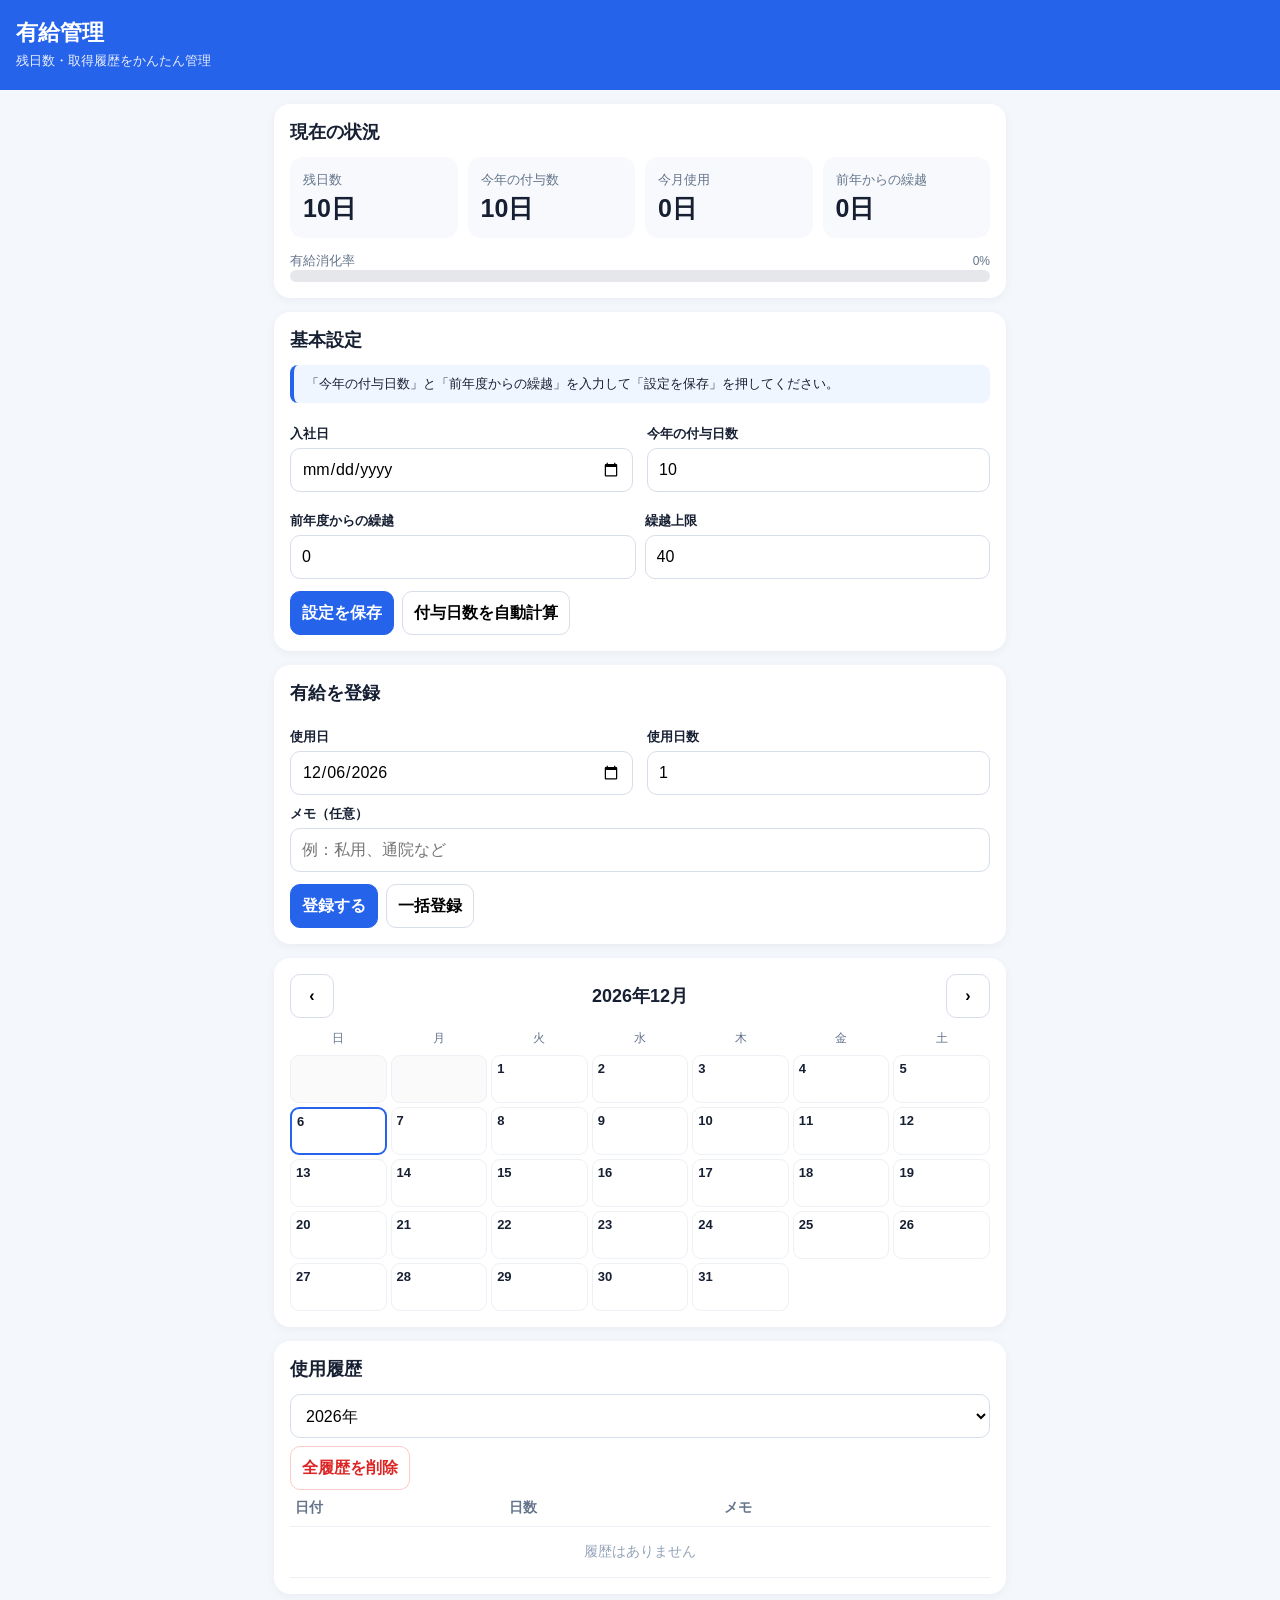
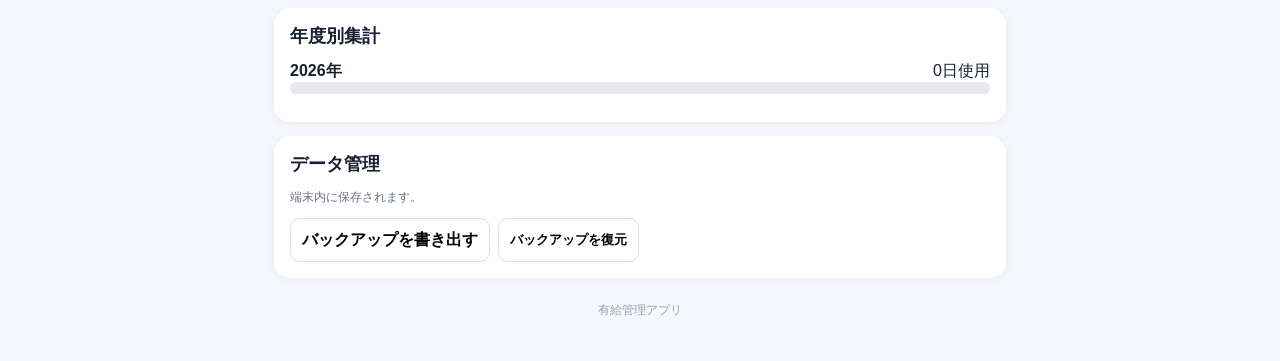
==== index.html @ ffb83dd1 "Update index.html" ====
<!doctype html>
<html lang="ja">
<head>
<meta charset="utf-8">
<meta name="viewport" content="width=device-width,initial-scale=1,viewport-fit=cover">
<meta name="theme-color" content="#2563eb">
<title>有給管理アプリ</title>
<style>
:root{font-family:-apple-system,BlinkMacSystemFont,"Segoe UI","Noto Sans JP",sans-serif;color:#172033;background:#f4f7fb}
*{box-sizing:border-box}body{margin:0;padding:env(safe-area-inset-top) 0 env(safe-area-inset-bottom);font-size:16px}
header{background:#2563eb;color:white;padding:18px 16px 20px;position:sticky;top:0;z-index:5}
h1{font-size:22px;margin:0 0 4px}.sub{opacity:.9;font-size:13px}
main{max-width:760px;margin:auto;padding:14px}
.card{background:white;border-radius:16px;padding:16px;margin:0 0 14px;box-shadow:0 2px 10px #0000000d}
h2{font-size:18px;margin:0 0 13px}
.grid{display:grid;grid-template-columns:repeat(2,1fr);gap:10px}.stat{background:#f7f9fc;border-radius:13px;padding:13px}
.stat b{display:block;font-size:25px;margin-top:3px}.label{font-size:13px;color:#64748b}
.row{display:flex;gap:9px;align-items:center;flex-wrap:wrap}.form-row{gap:14px}.grow{flex:1}
input,select,button{font:inherit;border-radius:10px;border:1px solid #d6deea;min-height:44px;padding:9px 11px}
input,select{width:100%;background:white}button{cursor:pointer;background:white;font-weight:600}
button.primary{background:#2563eb;color:#fff;border-color:#2563eb}.danger{color:#dc2626;border-color:#fecaca}
label{display:block;font-size:13px;font-weight:600;margin:10px 0 5px}
.field{min-width:140px;flex:1}.actions{display:flex;gap:8px;flex-wrap:wrap;margin-top:12px}
.notice{background:#eff6ff;border-left:4px solid #2563eb;padding:10px 12px;border-radius:8px;font-size:13px;margin-bottom:12px}
.calendar-head{display:flex;justify-content:space-between;align-items:center;margin-bottom:8px}.calendar-head button{min-width:44px}
.calendar{display:grid;grid-template-columns:repeat(7,1fr);gap:4px}.dow{text-align:center;font-size:12px;color:#64748b;padding:4px}
.day{min-height:48px;border:1px solid #edf0f5;border-radius:9px;padding:5px;font-size:13px;background:#fff;position:relative}
.day.muted{color:#c3cad4;background:#fafafa}.day.today{border:2px solid #2563eb}.day.used{background:#dbeafe;border-color:#93c5fd}
.day .mark{display:block;font-size:10px;color:#2563eb;margin-top:4px;white-space:nowrap;overflow:hidden}
.bar{height:12px;background:#e5e7eb;border-radius:8px;overflow:hidden}.bar>i{display:block;height:100%;background:#2563eb}
table{width:100%;border-collapse:collapse;font-size:14px}th,td{text-align:left;padding:9px 5px;border-bottom:1px solid #edf0f5}th{color:#64748b;font-weight:600}
.empty{text-align:center;color:#94a3b8;padding:16px}.small{font-size:12px;color:#64748b}
footer{text-align:center;color:#94a3b8;font-size:12px;padding:10px 0 28px}

@media(max-width:599px){
  .row { display: flex !important; flex-direction: row !important; gap: 8px !important; flex-wrap: nowrap !important; align-items: flex-end; }
  .row .field { flex: 1 1 0% !important; min-width: 0 !important; width: 0 !important; }
  input, select { width: 100% !important; box-sizing: border-box !important; min-width: 0 !important; -webkit-appearance: none; font-size: 13px; padding: 9px 6px; }
  .row label { margin-top: 0; margin-bottom: 5px; font-size: 12px; white-space: nowrap; }
}
@media(min-width:600px){.grid{grid-template-columns:repeat(4,1fr)}}
</style>
</head>
<body>
<header><h1>有給管理</h1><div class="sub">残日数・取得履歴をかんたん管理</div></header>
<main>
<section class="card">
<h2>現在の状況</h2>
<div class="grid">
<div class="stat"><span class="label">残日数</span><b id="remain">0日</b></div>
<div class="stat"><span class="label">今年の付与数</span><b id="grant">0日</b></div>
<div class="stat"><span class="label">今月使用</span><b id="monthUsed">0日</b></div>
<div class="stat"><span class="label">前年からの繰越</span><b id="carry">0日</b></div>
</div>
<div style="margin-top:14px"><div class="row"><span class="label">有給消化率</span><span class="grow"></span><span id="rate" class="small">0%</span></div><div class="bar"><i id="rateBar" style="width:0%"></i></div></div>
</section>

<section class="card">
<h2>基本設定</h2>
<div class="notice">「今年の付与日数」と「前年度からの繰越」を入力して「設定を保存」を押してください。</div>
<div class="row form-row">
<div class="field"><label for="join">入社日</label><input id="join" type="date"></div>
<div class="field"><label for="baseDays">今年の付与日数</label><input id="baseDays" type="number" min="0" step="0.5" placeholder="例：10" oninput="saveSettings()"></div>
</div>
<div class="row" style="margin-top:10px">
<div class="field"><label for="carryIn">前年度からの繰越</label><input id="carryIn" type="number" min="0" max="40" step="0.5" value="0" oninput="saveSettings()"></div>
<div class="field"><label for="carryLimit">繰越上限</label><input id="carryLimit" type="number" min="0" max="40" step="0.5" value="40" oninput="saveSettings()"></div>
</div>
<div class="actions"><button class="primary" onclick="saveSettings()">設定を保存</button><button onclick="autoGrant()">付与日数を自動計算</button></div>
</section>

<section class="card">
<h2>有給を登録</h2>
<div class="row form-row">
<div class="field"><label for="useDate">使用日</label><input id="useDate" type="date"></div>
<div class="field"><label for="useDays">使用日数</label><input id="useDays" type="number" min="0.5" step="0.5" value="1"></div>
</div>
<div style="margin-top:10px">
<label for="memo">メモ（任意）</label><input id="memo" placeholder="例：私用、通院など">
</div>
<div class="actions"><button class="primary" onclick="addLeave()">登録する</button><button onclick="bulkOpen()">一括登録</button></div>
</section>

<section class="card" id="bulkCard" style="display:none">
<h2>一括登録</h2>
<div class="small">日付をカンマ・改行区切りで入力できます。例：2026/09/10, 2026/09/11</div>
<textarea id="bulkText" rows="5" style="width:100%;margin-top:8px;border:1px solid #d6deea;border-radius:10px;padding:10px;font:inherit"></textarea>
<div class="actions"><button class="primary" onclick="addBulk()">一括登録する</button><button onclick="document.getElementById('bulkCard').style.display='none'">閉じる</button></div>
</section>

<section class="card">
<div class="calendar-head"><button onclick="moveMonth(-1)">‹</button><h2 id="calTitle" style="margin:0"></h2><button onclick="moveMonth(1)">›</button></div>
<div id="calendar" class="calendar"></div>
</section>

<section class="card">
<h2>使用履歴</h2>
<div class="actions" style="margin-top:0"><select id="historyYear" onchange="render()"></select><button class="danger" onclick="clearAll()">全履歴を削除</button></div>
<div style="overflow:auto"><table><thead><tr><th>日付</th><th>日数</th><th>メモ</th><th></th></tr></thead><tbody id="history"></tbody></table></div>
</section>

<section class="card">
<h2>年度別集計</h2>
<div id="yearSummary"></div>
</section>

<section class="card">
<h2>データ管理</h2>
<div class="small">端末内に保存されます。</div>
<div class="actions"><button onclick="exportData()">バックアップを書き出す</button><label style="margin:0"><button onclick="document.getElementById('importFile').click()">バックアップを復元</button><input id="importFile" type="file" accept="application/json" style="display:none" onchange="importData(event)"></label></div>
</section>
<footer>有給管理アプリ</footer>
</main>

<script>
const KEY = "leaveAppDataV3"; // キーを更新して初期化トラブルを予防
let data = JSON.parse(localStorage.getItem(KEY) || '{"settings":{"join":"","baseDays":10,"carryIn":0,"carryLimit":40},"leaves":[]}');
let view = new Date(); view.setDate(1);

function save() {
  localStorage.setItem(KEY, JSON.stringify(data));
}

function fmt(n) {
  return Number.isInteger(n) ? String(n) : Number(n).toFixed(1).replace(/\.0$/, '');
}

function parseDate(s) {
  if (!s) return new Date();
  const parts = s.split("-");
  if (parts.length === 3) {
    return new Date(Number(parts[0]), Number(parts[1]) - 1, Number(parts[2]));
  }
  return new Date(s);
}

function getDayOfWeek(dStr) {
  const d = parseDate(dStr);
  if (isNaN(d.getTime())) return "";
  const days = ["日", "月", "火", "水", "木", "金", "土"];
  return days[d.getDay()];
}

function dateKey(d) {
  return d.getFullYear() + "-" + String(d.getMonth() + 1).padStart(2, "0") + "-" + String(d.getDate()).padStart(2, "0");
}

function todayKey() {
  return dateKey(new Date());
}

function currentYear() {
  return new Date().getFullYear();
}

// 法定付与日数の取得
function getLegalGrantDays(years) {
  if (years < 0.5) return 0;
  if (years < 1.5) return 10;
  if (years < 2.5) return 11;
  if (years < 3.5) return 12;
  if (years < 4.5) return 14;
  if (years < 5.5) return 16;
  if (years < 6.5) return 18;
  return 20;
}

// 入社日から「今年の付与日数」を自動計算（繰越数は手動入力値をそのまま保持）
function autoGrant() {
  const joinVal = document.getElementById("join").value;
  if (!joinVal) {
    alert("先に入社日を入力してください。");
    return;
  }
  const j = parseDate(joinVal);
  if (isNaN(j.getTime())) {
    alert("入社日を正しく入力してください。");
    return;
  }

  const now = new Date();
  const diffTime = Math.abs(now - j);
  const years = diffTime / (1000 * 60 * 60 * 24 * 365.25);
  const grantDays = getLegalGrantDays(years);

  document.getElementById("baseDays").value = grantDays;
  data.settings.join = joinVal;
  data.settings.baseDays = grantDays;

  saveSettings();
  alert(`勤続年数に応じて「今年の付与日数 (${grantDays}日)」を自動セットしました。`);
}

function saveSettings() {
  data.settings.join = document.getElementById("join").value;
  data.settings.baseDays = Number(document.getElementById("baseDays").value) || 0;
  data.settings.carryIn = Number(document.getElementById("carryIn").value) || 0;
  data.settings.carryLimit = Number(document.getElementById("carryLimit").value) || 40;
  save();
  render();
}

function addLeave() {
  const d = document.getElementById("useDate").value;
  const days = Number(document.getElementById("useDays").value);
  const memo = document.getElementById("memo").value.trim();

  if (!d || !days || days < 0.5) {
    alert("使用日と日数を入力してください。");
    return;
  }

  data.leaves.push({ date: d, days: days, memo: memo });
  data.leaves.sort((a, b) => a.date.localeCompare(b.date));
  save();

  document.getElementById("memo").value = "";
  render();
}

function bulkOpen() {
  document.getElementById("bulkCard").style.display = "block";
  document.getElementById("bulkText").focus();
}

function addBulk() {
  const dates = document.getElementById("bulkText").value.split(/[,，\n\s]+/).map(x => x.trim()).filter(Boolean);
  if (!dates.length) {
    alert("日付を入力してください。");
    return;
  }
  const normalized = dates.map(x => x.replaceAll("/", "-")).filter(x => /^\d{4}-\d{1,2}-\d{1,2}$/.test(x)).map(x => {
    let [y, m, d] = x.split("-").map(Number);
    return y + "-" + String(m).padStart(2, "0") + "-" + String(d).padStart(2, "0");
  });

  normalized.forEach(d => data.leaves.push({ date: d, days: 1, memo: "" }));
  data.leaves.sort((a, b) => a.date.localeCompare(b.date));
  save();
  document.getElementById("bulkText").value = "";
  document.getElementById("bulkCard").style.display = "none";
  render();
}

function removeLeave(i) {
  if (confirm("この履歴を削除しますか？")) {
    data.leaves.splice(i, 1);
    save();
    render();
  }
}

function clearAll() {
  if (confirm("すべての使用履歴を削除しますか？")) {
    data.leaves = [];
    save();
    render();
  }
}

function monthUsed() {
  const y = view.getFullYear();
  const m = view.getMonth() + 1;
  return data.leaves.filter(x => {
    let d = parseDate(x.date);
    return d.getFullYear() === y && (d.getMonth() + 1) === m;
  }).reduce((a, x) => a + Number(x.days), 0);
}

function renderCalendar() {
  const y = view.getFullYear();
  const m = view.getMonth();
  const first = new Date(y, m, 1);
  const last = new Date(y, m + 1, 0);
  document.getElementById("calTitle").textContent = y + "年" + (m + 1) + "月";
  
  let h = ["日", "月", "火", "水", "木", "金", "土"].map(x => `<div class="dow">${x}</div>`).join("");
  for (let i = 0; i < first.getDay(); i++) h += `<div class="day muted"></div>`;
  
  for (let n = 1; n <= last.getDate(); n++) {
    let k = y + "-" + String(m + 1).padStart(2, "0") + "-" + String(n).padStart(2, "0");
    let items = data.leaves.filter(x => x.date === k);
    h += `<div class="day ${k === todayKey() ? "today " : ""}${items.length ? "used" : ""}"><b>${n}</b>${items.map(x => `<span class="mark">休 ${fmt(x.days)}日</span>`).join("")}</div>`;
  }
  document.getElementById("calendar").innerHTML = h;
}

function moveMonth(n) {
  view.setMonth(view.getMonth() + n);
  renderCalendar();
}

function renderHistory() {
  const yearSet = new Set([currentYear()]);
  data.leaves.forEach(x => {
    let y = parseDate(x.date).getFullYear();
    if (!isNaN(y)) yearSet.add(y);
  });
  const years = Array.from(yearSet).sort((a, b) => b - a);

  const sel = document.getElementById("historyYear");
  const oldVal = sel.value;
  sel.innerHTML = years.map(y => `<option value="${y}">${y}年</option>`).join("");
  if (years.includes(Number(oldVal))) sel.value = oldVal;

  const selectedYear = Number(sel.value) || currentYear();
  const rows = data.leaves.map((x, i) => ({ ...x, i }))
    .filter(x => parseDate(x.date).getFullYear() === selectedYear)
    .sort((a, b) => b.date.localeCompare(a.date));

  document.getElementById("history").innerHTML = rows.length ? rows.map(x => {
    const dow = getDayOfWeek(x.date);
    return `<tr><td>${x.date.replaceAll("-", "/")} (${dow})</td><td>${fmt(x.days)}日</td><td>${escapeHtml(x.memo || "")}</td><td><button class="danger" onclick="removeLeave(${x.i})">削除</button></td></tr>`;
  }).join("") : `<tr><td colspan="4" class="empty">履歴はありません</td></tr>`;
}

function renderYearSummary() {
  const yearSet = new Set([currentYear()]);
  data.leaves.forEach(x => {
    let y = parseDate(x.date).getFullYear();
    if (!isNaN(y)) yearSet.add(y);
  });
  const years = Array.from(yearSet).sort((a, b) => b - a);

  const baseDays = Number(data.settings.baseDays) || 0;
  const carryIn = Number(data.settings.carryIn) || 0;
  const carryLimit = Number(data.settings.carryLimit) || 40;
  const effectiveCarry = Math.min(carryIn, carryLimit);
  const totalAvailable = baseDays + effectiveCarry;

  document.getElementById("yearSummary").innerHTML = years.map(y => {
    let used = data.leaves.filter(x => parseDate(x.date).getFullYear() === y).reduce((a, x) => a + Number(x.days), 0);
    let pct = totalAvailable ? Math.min(100, (used / totalAvailable) * 100) : 0;
    return `<div style="margin:12px 0"><div class="row"><b>${y}年</b><span class="grow"></span>${fmt(used)}日使用</div><div class="bar"><i style="width:${pct}%"></i></div></div>`;
  }).join("");
}

function escapeHtml(s) {
  return s.replace(/[&<>"']/g, c => ({ "&": "&amp;", "<": "&lt;", ">": "&gt;", '"': "&quot;", "'": "&#39;" }[c]));
}

// 画面表示および【残日数】の厳格計算ロジック
function render() {
  const s = data.settings;
  const baseDays = Number(s.baseDays) || 0;       // 今年の付与数 (例: 10)
  const carryIn = Number(s.carryIn) || 0;         // 前年からの繰越 (例: 7)
  const carryLimit = Number(s.carryLimit) || 40;  // 上限

  const effectiveCarry = Math.min(carryIn, carryLimit);

  // 今年の使用日数を合計 (例: 3日使用)
  const thisYear = currentYear();
  const currentYearUsed = data.leaves
    .filter(x => parseDate(x.date).getFullYear() === thisYear)
    .reduce((a, x) => a + Number(x.days), 0);

  // 【残日数の絶対計算式】
  // 残日数 = 今年の付与数(10) + 前年繰越(7) - 今年使った数(3) = 14日
  const totalAvailable = baseDays + effectiveCarry;
  const remain = Math.max(0, totalAvailable - currentYearUsed);

  // 消化率
  const rate = totalAvailable > 0 ? Math.min(100, (currentYearUsed / totalAvailable) * 100) : 0;

  // 上部カードの数字を更新
  document.getElementById("remain").textContent = fmt(remain) + "日";
  document.getElementById("grant").textContent = fmt(baseDays) + "日";
  document.getElementById("monthUsed").textContent = fmt(monthUsed()) + "日";
  document.getElementById("carry").textContent = fmt(effectiveCarry) + "日";
  document.getElementById("rate").textContent = Math.round(rate) + "%";
  document.getElementById("rateBar").style.width = rate + "%";

  // フォーム値を入力欄に維持
  document.getElementById("join").value = s.join || "";
  document.getElementById("baseDays").value = s.baseDays ?? 10;
  document.getElementById("carryIn").value = s.carryIn ?? 0;
  document.getElementById("carryLimit").value = s.carryLimit ?? 40;

  renderCalendar();
  renderHistory();
  renderYearSummary();
}

// 初期化と初回実行
document.getElementById("useDate").value = todayKey();
render();
</script>
</body>
</html>
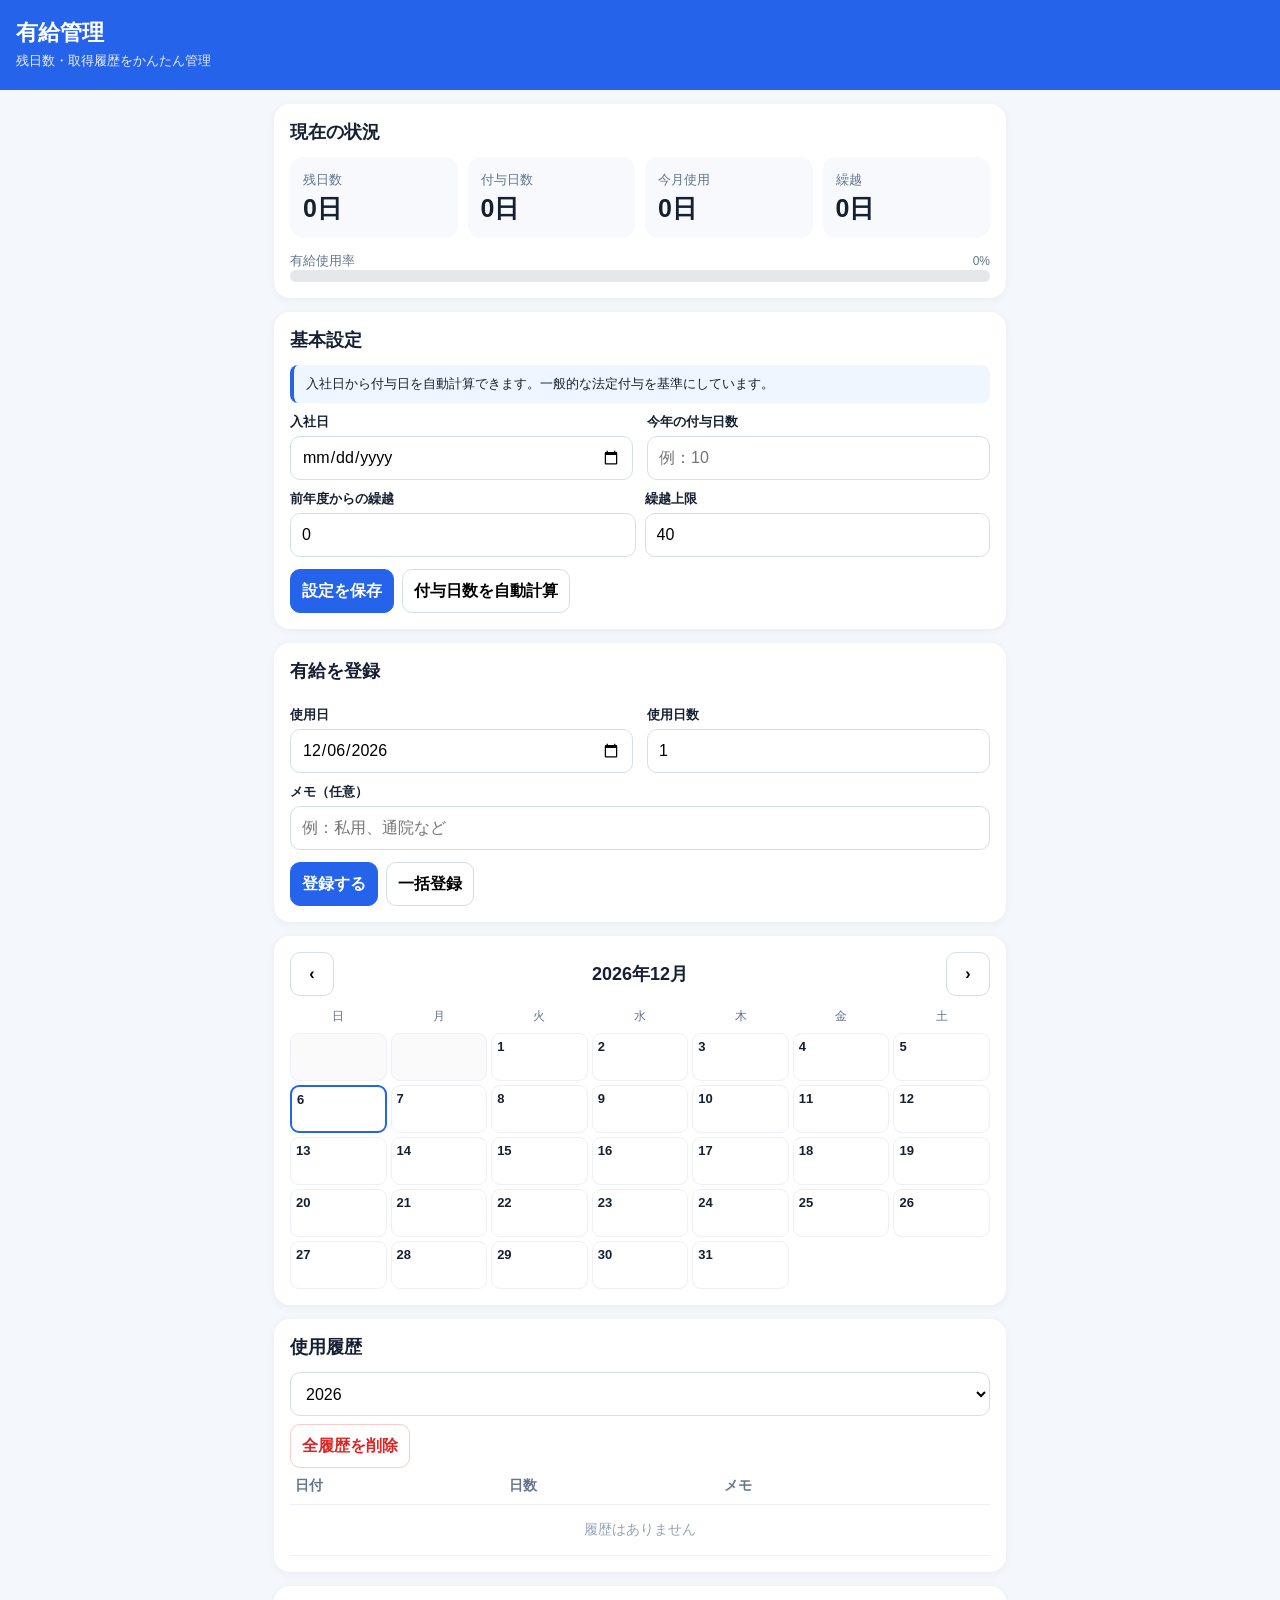
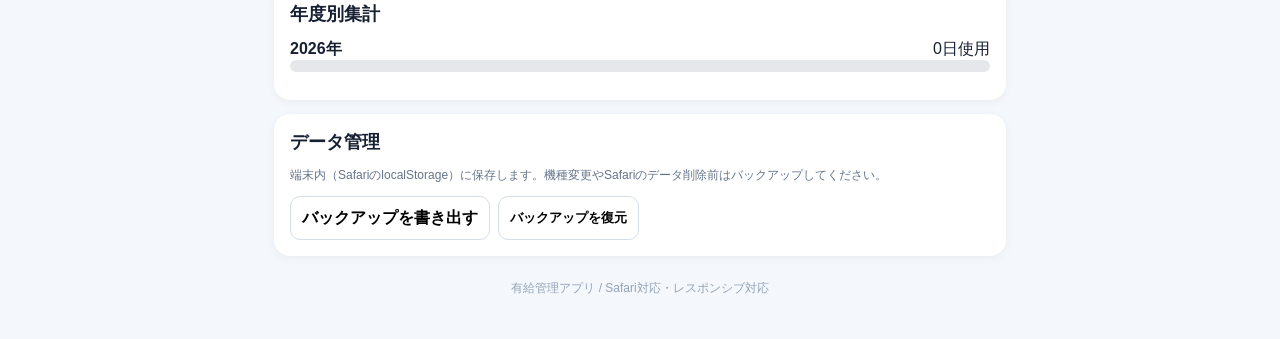
==== commit b1de47a7: "Update index.html" ====
--- a/index.html
+++ b/index.html
@@ -4,7 +4,10 @@
 <meta charset="utf-8">
 <meta name="viewport" content="width=device-width,initial-scale=1,viewport-fit=cover">
 <meta name="theme-color" content="#2563eb">
+<meta name="apple-mobile-web-app-capable" content="yes">
+<meta name="apple-mobile-web-app-status-bar-style" content="default">
 <title>有給管理アプリ</title>
+<link rel="manifest" href="manifest.json">
 <style>
 :root{font-family:-apple-system,BlinkMacSystemFont,"Segoe UI","Noto Sans JP",sans-serif;color:#172033;background:#f4f7fb}
 *{box-sizing:border-box}body{margin:0;padding:env(safe-area-inset-top) 0 env(safe-area-inset-bottom);font-size:16px}
@@ -12,7 +15,7 @@
 h1{font-size:22px;margin:0 0 4px}.sub{opacity:.9;font-size:13px}
 main{max-width:760px;margin:auto;padding:14px}
 .card{background:white;border-radius:16px;padding:16px;margin:0 0 14px;box-shadow:0 2px 10px #0000000d}
-h2{font-size:18px;margin:0 0 13px}
+h2{font-size:18px;margin:0 0 13px}h3{font-size:16px;margin:14px 0 8px}
 .grid{display:grid;grid-template-columns:repeat(2,1fr);gap:10px}.stat{background:#f7f9fc;border-radius:13px;padding:13px}
 .stat b{display:block;font-size:25px;margin-top:3px}.label{font-size:13px;color:#64748b}
 .row{display:flex;gap:9px;align-items:center;flex-wrap:wrap}.form-row{gap:14px}.grow{flex:1}
@@ -21,7 +24,7 @@
 button.primary{background:#2563eb;color:#fff;border-color:#2563eb}.danger{color:#dc2626;border-color:#fecaca}
 label{display:block;font-size:13px;font-weight:600;margin:10px 0 5px}
 .field{min-width:140px;flex:1}.actions{display:flex;gap:8px;flex-wrap:wrap;margin-top:12px}
-.notice{background:#eff6ff;border-left:4px solid #2563eb;padding:10px 12px;border-radius:8px;font-size:13px;margin-bottom:12px}
+.notice{background:#eff6ff;border-left:4px solid #2563eb;padding:10px 12px;border-radius:8px;font-size:13px}
 .calendar-head{display:flex;justify-content:space-between;align-items:center;margin-bottom:8px}.calendar-head button{min-width:44px}
 .calendar{display:grid;grid-template-columns:repeat(7,1fr);gap:4px}.dow{text-align:center;font-size:12px;color:#64748b;padding:4px}
 .day{min-height:48px;border:1px solid #edf0f5;border-radius:9px;padding:5px;font-size:13px;background:#fff;position:relative}
@@ -31,13 +34,7 @@
 table{width:100%;border-collapse:collapse;font-size:14px}th,td{text-align:left;padding:9px 5px;border-bottom:1px solid #edf0f5}th{color:#64748b;font-weight:600}
 .empty{text-align:center;color:#94a3b8;padding:16px}.small{font-size:12px;color:#64748b}
 footer{text-align:center;color:#94a3b8;font-size:12px;padding:10px 0 28px}
-
-@media(max-width:599px){
-  .row { display: flex !important; flex-direction: row !important; gap: 8px !important; flex-wrap: nowrap !important; align-items: flex-end; }
-  .row .field { flex: 1 1 0% !important; min-width: 0 !important; width: 0 !important; }
-  input, select { width: 100% !important; box-sizing: border-box !important; min-width: 0 !important; -webkit-appearance: none; font-size: 13px; padding: 9px 6px; }
-  .row label { margin-top: 0; margin-bottom: 5px; font-size: 12px; white-space: nowrap; }
-}
+@media(max-width:599px){.row{gap:10px; flex-wrap:nowrap;}.row .field{min-width:0;flex:1 1 0;width:0}.row input,.row select{width:100%;box-sizing:border-box}.form-row{flex-direction:row;align-items:center;gap:10px}.form-row .field{min-width:0;flex:1 1 0;width:0}.form-row label{margin-top:10px;margin-bottom:5px}}
 @media(min-width:600px){.grid{grid-template-columns:repeat(4,1fr)}}
 </style>
 </head>
@@ -48,23 +45,23 @@
 <h2>現在の状況</h2>
 <div class="grid">
 <div class="stat"><span class="label">残日数</span><b id="remain">0日</b></div>
-<div class="stat"><span class="label">今年の付与数</span><b id="grant">0日</b></div>
+<div class="stat"><span class="label">付与日数</span><b id="grant">0日</b></div>
 <div class="stat"><span class="label">今月使用</span><b id="monthUsed">0日</b></div>
-<div class="stat"><span class="label">前年からの繰越</span><b id="carry">0日</b></div>
-</div>
-<div style="margin-top:14px"><div class="row"><span class="label">有給消化率</span><span class="grow"></span><span id="rate" class="small">0%</span></div><div class="bar"><i id="rateBar" style="width:0%"></i></div></div>
+<div class="stat"><span class="label">繰越</span><b id="carry">0日</b></div>
+</div>
+<div style="margin-top:14px"><div class="row"><span class="label">有給使用率</span><span class="grow"></span><span id="rate" class="small">0%</span></div><div class="bar"><i id="rateBar" style="width:0%"></i></div></div>
 </section>
 
 <section class="card">
 <h2>基本設定</h2>
-<div class="notice">「今年の付与日数」と「前年度からの繰越」を入力して「設定を保存」を押してください。</div>
+<div class="notice">入社日から付与日を自動計算できます。一般的な法定付与を基準にしています。</div>
 <div class="row form-row">
 <div class="field"><label for="join">入社日</label><input id="join" type="date"></div>
-<div class="field"><label for="baseDays">今年の付与日数</label><input id="baseDays" type="number" min="0" step="0.5" placeholder="例：10" oninput="saveSettings()"></div>
-</div>
-<div class="row" style="margin-top:10px">
-<div class="field"><label for="carryIn">前年度からの繰越</label><input id="carryIn" type="number" min="0" max="40" step="0.5" value="0" oninput="saveSettings()"></div>
-<div class="field"><label for="carryLimit">繰越上限</label><input id="carryLimit" type="number" min="0" max="40" step="0.5" value="40" oninput="saveSettings()"></div>
+<div class="field"><label for="baseDays">今年の付与日数</label><input id="baseDays" type="number" min="0" step="0.5" placeholder="例：10"></div>
+</div>
+<div class="row">
+<div class="field"><label for="carryIn">前年度からの繰越</label><input id="carryIn" type="number" min="0" max="40" step="0.5" value="0"></div>
+<div class="field"><label for="carryLimit">繰越上限</label><input id="carryLimit" type="number" min="0" max="40" step="0.5" value="40"></div>
 </div>
 <div class="actions"><button class="primary" onclick="saveSettings()">設定を保存</button><button onclick="autoGrant()">付与日数を自動計算</button></div>
 </section>
@@ -75,9 +72,7 @@
 <div class="field"><label for="useDate">使用日</label><input id="useDate" type="date"></div>
 <div class="field"><label for="useDays">使用日数</label><input id="useDays" type="number" min="0.5" step="0.5" value="1"></div>
 </div>
-<div style="margin-top:10px">
 <label for="memo">メモ（任意）</label><input id="memo" placeholder="例：私用、通院など">
-</div>
 <div class="actions"><button class="primary" onclick="addLeave()">登録する</button><button onclick="bulkOpen()">一括登録</button></div>
 </section>
 
@@ -106,284 +101,132 @@
 
 <section class="card">
 <h2>データ管理</h2>
-<div class="small">端末内に保存されます。</div>
+<div class="small">端末内（SafariのlocalStorage）に保存します。機種変更やSafariのデータ削除前はバックアップしてください。</div>
 <div class="actions"><button onclick="exportData()">バックアップを書き出す</button><label style="margin:0"><button onclick="document.getElementById('importFile').click()">バックアップを復元</button><input id="importFile" type="file" accept="application/json" style="display:none" onchange="importData(event)"></label></div>
 </section>
-<footer>有給管理アプリ</footer>
+<footer>有給管理アプリ / Safari対応・レスポンシブ対応</footer>
 </main>
-
 <script>
-const KEY = "leaveAppDataV3"; // キーを更新して初期化トラブルを予防
-let data = JSON.parse(localStorage.getItem(KEY) || '{"settings":{"join":"","baseDays":10,"carryIn":0,"carryLimit":40},"leaves":[]}');
-let view = new Date(); view.setDate(1);
-
-function save() {
-  localStorage.setItem(KEY, JSON.stringify(data));
-}
-
-function fmt(n) {
-  return Number.isInteger(n) ? String(n) : Number(n).toFixed(1).replace(/\.0$/, '');
-}
-
-function parseDate(s) {
-  if (!s) return new Date();
-  const parts = s.split("-");
-  if (parts.length === 3) {
-    return new Date(Number(parts[0]), Number(parts[1]) - 1, Number(parts[2]));
-  }
-  return new Date(s);
-}
-
-function getDayOfWeek(dStr) {
-  const d = parseDate(dStr);
-  if (isNaN(d.getTime())) return "";
-  const days = ["日", "月", "火", "水", "木", "金", "土"];
-  return days[d.getDay()];
-}
-
-function dateKey(d) {
-  return d.getFullYear() + "-" + String(d.getMonth() + 1).padStart(2, "0") + "-" + String(d.getDate()).padStart(2, "0");
-}
-
-function todayKey() {
-  return dateKey(new Date());
-}
-
-function currentYear() {
-  return new Date().getFullYear();
-}
-
-// 法定付与日数の取得
-function getLegalGrantDays(years) {
-  if (years < 0.5) return 0;
-  if (years < 1.5) return 10;
-  if (years < 2.5) return 11;
-  if (years < 3.5) return 12;
-  if (years < 4.5) return 14;
-  if (years < 5.5) return 16;
-  if (years < 6.5) return 18;
-  return 20;
-}
-
-// 入社日から「今年の付与日数」を自動計算（繰越数は手動入力値をそのまま保持）
-function autoGrant() {
-  const joinVal = document.getElementById("join").value;
-  if (!joinVal) {
-    alert("先に入社日を入力してください。");
-    return;
-  }
-  const j = parseDate(joinVal);
-  if (isNaN(j.getTime())) {
-    alert("入社日を正しく入力してください。");
-    return;
-  }
-
-  const now = new Date();
-  const diffTime = Math.abs(now - j);
-  const years = diffTime / (1000 * 60 * 60 * 24 * 365.25);
-  const grantDays = getLegalGrantDays(years);
-
-  document.getElementById("baseDays").value = grantDays;
-  data.settings.join = joinVal;
-  data.settings.baseDays = grantDays;
-
-  saveSettings();
-  alert(`勤続年数に応じて「今年の付与日数 (${grantDays}日)」を自動セットしました。`);
-}
-
-function saveSettings() {
-  data.settings.join = document.getElementById("join").value;
-  data.settings.baseDays = Number(document.getElementById("baseDays").value) || 0;
-  data.settings.carryIn = Number(document.getElementById("carryIn").value) || 0;
-  data.settings.carryLimit = Number(document.getElementById("carryLimit").value) || 40;
-  save();
-  render();
-}
-
-function addLeave() {
-  const d = document.getElementById("useDate").value;
-  const days = Number(document.getElementById("useDays").value);
-  const memo = document.getElementById("memo").value.trim();
-
-  if (!d || !days || days < 0.5) {
-    alert("使用日と日数を入力してください。");
-    return;
-  }
-
-  data.leaves.push({ date: d, days: days, memo: memo });
-  data.leaves.sort((a, b) => a.date.localeCompare(b.date));
-  save();
-
-  document.getElementById("memo").value = "";
-  render();
-}
-
-function bulkOpen() {
-  document.getElementById("bulkCard").style.display = "block";
-  document.getElementById("bulkText").focus();
-}
-
-function addBulk() {
-  const dates = document.getElementById("bulkText").value.split(/[,，\n\s]+/).map(x => x.trim()).filter(Boolean);
-  if (!dates.length) {
-    alert("日付を入力してください。");
-    return;
-  }
-  const normalized = dates.map(x => x.replaceAll("/", "-")).filter(x => /^\d{4}-\d{1,2}-\d{1,2}$/.test(x)).map(x => {
-    let [y, m, d] = x.split("-").map(Number);
-    return y + "-" + String(m).padStart(2, "0") + "-" + String(d).padStart(2, "0");
-  });
-
-  normalized.forEach(d => data.leaves.push({ date: d, days: 1, memo: "" }));
-  data.leaves.sort((a, b) => a.date.localeCompare(b.date));
-  save();
-  document.getElementById("bulkText").value = "";
-  document.getElementById("bulkCard").style.display = "none";
-  render();
-}
-
-function removeLeave(i) {
-  if (confirm("この履歴を削除しますか？")) {
-    data.leaves.splice(i, 1);
-    save();
-    render();
-  }
-}
-
-function clearAll() {
-  if (confirm("すべての使用履歴を削除しますか？")) {
-    data.leaves = [];
-    save();
-    render();
-  }
-}
-
-function monthUsed() {
-  const y = view.getFullYear();
-  const m = view.getMonth() + 1;
-  return data.leaves.filter(x => {
-    let d = parseDate(x.date);
-    return d.getFullYear() === y && (d.getMonth() + 1) === m;
-  }).reduce((a, x) => a + Number(x.days), 0);
-}
-
-function renderCalendar() {
-  const y = view.getFullYear();
-  const m = view.getMonth();
-  const first = new Date(y, m, 1);
-  const last = new Date(y, m + 1, 0);
-  document.getElementById("calTitle").textContent = y + "年" + (m + 1) + "月";
-  
-  let h = ["日", "月", "火", "水", "木", "金", "土"].map(x => `<div class="dow">${x}</div>`).join("");
-  for (let i = 0; i < first.getDay(); i++) h += `<div class="day muted"></div>`;
-  
-  for (let n = 1; n <= last.getDate(); n++) {
-    let k = y + "-" + String(m + 1).padStart(2, "0") + "-" + String(n).padStart(2, "0");
-    let items = data.leaves.filter(x => x.date === k);
-    h += `<div class="day ${k === todayKey() ? "today " : ""}${items.length ? "used" : ""}"><b>${n}</b>${items.map(x => `<span class="mark">休 ${fmt(x.days)}日</span>`).join("")}</div>`;
-  }
-  document.getElementById("calendar").innerHTML = h;
-}
-
-function moveMonth(n) {
-  view.setMonth(view.getMonth() + n);
-  renderCalendar();
-}
-
-function renderHistory() {
-  const yearSet = new Set([currentYear()]);
-  data.leaves.forEach(x => {
-    let y = parseDate(x.date).getFullYear();
-    if (!isNaN(y)) yearSet.add(y);
-  });
-  const years = Array.from(yearSet).sort((a, b) => b - a);
-
-  const sel = document.getElementById("historyYear");
-  const oldVal = sel.value;
-  sel.innerHTML = years.map(y => `<option value="${y}">${y}年</option>`).join("");
-  if (years.includes(Number(oldVal))) sel.value = oldVal;
-
-  const selectedYear = Number(sel.value) || currentYear();
-  const rows = data.leaves.map((x, i) => ({ ...x, i }))
-    .filter(x => parseDate(x.date).getFullYear() === selectedYear)
-    .sort((a, b) => b.date.localeCompare(a.date));
-
-  document.getElementById("history").innerHTML = rows.length ? rows.map(x => {
-    const dow = getDayOfWeek(x.date);
-    return `<tr><td>${x.date.replaceAll("-", "/")} (${dow})</td><td>${fmt(x.days)}日</td><td>${escapeHtml(x.memo || "")}</td><td><button class="danger" onclick="removeLeave(${x.i})">削除</button></td></tr>`;
-  }).join("") : `<tr><td colspan="4" class="empty">履歴はありません</td></tr>`;
-}
-
-function renderYearSummary() {
-  const yearSet = new Set([currentYear()]);
-  data.leaves.forEach(x => {
-    let y = parseDate(x.date).getFullYear();
-    if (!isNaN(y)) yearSet.add(y);
-  });
-  const years = Array.from(yearSet).sort((a, b) => b - a);
-
-  const baseDays = Number(data.settings.baseDays) || 0;
-  const carryIn = Number(data.settings.carryIn) || 0;
-  const carryLimit = Number(data.settings.carryLimit) || 40;
-  const effectiveCarry = Math.min(carryIn, carryLimit);
-  const totalAvailable = baseDays + effectiveCarry;
-
-  document.getElementById("yearSummary").innerHTML = years.map(y => {
-    let used = data.leaves.filter(x => parseDate(x.date).getFullYear() === y).reduce((a, x) => a + Number(x.days), 0);
-    let pct = totalAvailable ? Math.min(100, (used / totalAvailable) * 100) : 0;
-    return `<div style="margin:12px 0"><div class="row"><b>${y}年</b><span class="grow"></span>${fmt(used)}日使用</div><div class="bar"><i style="width:${pct}%"></i></div></div>`;
-  }).join("");
-}
-
-function escapeHtml(s) {
-  return s.replace(/[&<>"']/g, c => ({ "&": "&amp;", "<": "&lt;", ">": "&gt;", '"': "&quot;", "'": "&#39;" }[c]));
-}
-
-// 画面表示および【残日数】の厳格計算ロジック
-function render() {
-  const s = data.settings;
-  const baseDays = Number(s.baseDays) || 0;       // 今年の付与数 (例: 10)
-  const carryIn = Number(s.carryIn) || 0;         // 前年からの繰越 (例: 7)
-  const carryLimit = Number(s.carryLimit) || 40;  // 上限
-
-  const effectiveCarry = Math.min(carryIn, carryLimit);
-
-  // 今年の使用日数を合計 (例: 3日使用)
-  const thisYear = currentYear();
-  const currentYearUsed = data.leaves
-    .filter(x => parseDate(x.date).getFullYear() === thisYear)
-    .reduce((a, x) => a + Number(x.days), 0);
-
-  // 【残日数の絶対計算式】
-  // 残日数 = 今年の付与数(10) + 前年繰越(7) - 今年使った数(3) = 14日
-  const totalAvailable = baseDays + effectiveCarry;
-  const remain = Math.max(0, totalAvailable - currentYearUsed);
-
-  // 消化率
-  const rate = totalAvailable > 0 ? Math.min(100, (currentYearUsed / totalAvailable) * 100) : 0;
-
-  // 上部カードの数字を更新
-  document.getElementById("remain").textContent = fmt(remain) + "日";
-  document.getElementById("grant").textContent = fmt(baseDays) + "日";
-  document.getElementById("monthUsed").textContent = fmt(monthUsed()) + "日";
-  document.getElementById("carry").textContent = fmt(effectiveCarry) + "日";
-  document.getElementById("rate").textContent = Math.round(rate) + "%";
-  document.getElementById("rateBar").style.width = rate + "%";
-
-  // フォーム値を入力欄に維持
-  document.getElementById("join").value = s.join || "";
-  document.getElementById("baseDays").value = s.baseDays ?? 10;
-  document.getElementById("carryIn").value = s.carryIn ?? 0;
-  document.getElementById("carryLimit").value = s.carryLimit ?? 40;
-
-  renderCalendar();
-  renderHistory();
-  renderYearSummary();
-}
-
-// 初期化と初回実行
-document.getElementById("useDate").value = todayKey();
-render();
+const KEY="leaveAppDataV2";
+let data=JSON.parse(localStorage.getItem(KEY)||'{"settings":{"join":"","baseDays":0,"carryIn":0,"carryLimit":40},"leaves":[]}');
+let view=new Date(); view.setDate(1);
+
+function save(){localStorage.setItem(KEY,JSON.stringify(data));}
+function fmt(n){return Number.isInteger(n)?String(n):Number(n).toFixed(1).replace(/\.0$/,'')}
+function todayKey(){let d=new Date();return d.getFullYear()+"-"+String(d.getMonth()+1).padStart(2,"0")+"-"+String(d.getDate()).padStart(2,"0")}
+function parseDate(s){return new Date(s+"T00:00:00")}
+function currentYear(){return new Date().getFullYear()}
+
+function autoGrant(){
+ const s=data.settings, j=s.join?parseDate(s.join):null;
+ if(!j){alert("先に入社日を入力してください。");return}
+ const now=new Date(), years=now.getFullYear()-j.getFullYear()-((now.getMonth()<j.getMonth()||now.getMonth()===j.getMonth()&&now.getDate()<j.getDate())?1:0);
+ const table=[10,11,12,14,16,18,20]; s.baseDays=table[Math.min(Math.max(years,0),6)];
+ document.getElementById("baseDays").value=s.baseDays; saveSettings();
+}
+
+function saveSettings(){
+ data.settings.join=document.getElementById("join").value;
+ data.settings.baseDays=Math.max(0,Number(document.getElementById("baseDays").value)||0);
+ const limit=Math.min(40,Math.max(0,Number(document.getElementById("carryLimit").value)||40));
+ data.settings.carryLimit=limit;
+ // 繰越日数は設定された「繰越上限」を超えないように補正
+ data.settings.carryIn=Math.min(limit,Math.max(0,Number(document.getElementById("carryIn").value)||0));
+ save();render();
+}
+
+function addLeave(){
+ const d=document.getElementById("useDate").value, days=Number(document.getElementById("useDays").value), memo=document.getElementById("memo").value.trim();
+ if(!d||!days||days<0.5){alert("使用日と日数を入力してください。");return}
+ const carry=Math.min(data.settings.carryIn, data.settings.carryLimit);
+ const total=data.settings.baseDays+carry;
+ const used=data.leaves.reduce((a,x)=>a+Number(x.days),0);
+ const available=total-used;
+ if(days>available){alert("残日数を超える登録はできません。");return}
+ data.leaves.push({date:d,days,memo});data.leaves.sort((a,b)=>a.date.localeCompare(b.date));save();
+ document.getElementById("memo").value="";render();
+}
+
+function bulkOpen(){document.getElementById("bulkCard").style.display="block";document.getElementById("bulkText").focus()}
+
+function addBulk(){
+ const dates=document.getElementById("bulkText").value.split(/[,，\n\s]+/).map(x=>x.trim()).filter(Boolean);
+ if(!dates.length){alert("日付を入力してください。");return}
+ const normalized=dates.map(x=>x.replaceAll("/","-")).filter(x=>/^\d{4}-\d{1,2}-\d{1,2}$/.test(x)).map(x=>{let [y,m,d]=x.split("-").map(Number);return y+"-"+String(m).padStart(2,"0")+"-"+String(d).padStart(2,"0")});
+ const carry=Math.min(data.settings.carryIn, data.settings.carryLimit);
+ const total=data.settings.baseDays+carry;
+ const used=data.leaves.reduce((a,x)=>a+Number(x.days),0);
+ let available=total-used;
+ if(normalized.length>available){alert("残日数を超えるため登録できません。");return}
+ normalized.forEach(d=>data.leaves.push({date:d,days:1,memo:""}));
+ data.leaves.sort((a,b)=>a.date.localeCompare(b.date));save();document.getElementById("bulkText").value="";document.getElementById("bulkCard").style.display="none";render();
+}
+
+function removeLeave(i){if(confirm("この履歴を削除しますか？")){data.leaves.splice(i,1);save();render()}}
+function clearAll(){if(confirm("すべての使用履歴を削除しますか？")){data.leaves=[];save();render()}}
+
+function monthUsed(){
+ const y=currentYear(),m=new Date().getMonth()+1;
+ return data.leaves.filter(x=>{let d=parseDate(x.date);return d.getFullYear()===y&&d.getMonth()+1===m}).reduce((a,x)=>a+Number(x.days),0)
+}
+
+function renderCalendar(){
+ const y=view.getFullYear(),m=view.getMonth(), first=new Date(y,m,1), last=new Date(y,m+1,0);
+ document.getElementById("calTitle").textContent=y+"年"+(m+1)+"月";
+ let h=["日","月","火","水","木","金","土"].map(x=>`<div class="dow">${x}</div>`).join("");
+ for(let i=0;i<first.getDay();i++)h+=`<div class="day muted"></div>`;
+ for(let n=1;n<=last.getDate();n++){
+   let k=y+"-"+String(m+1).padStart(2,"0")+"-"+String(n).padStart(2,"0"), items=data.leaves.filter(x=>x.date===k);
+   h+=`<div class="day ${k===todayKey()?"today ":""}${items.length?"used":""}"><b>${n}</b>${items.map(x=>`<span class="mark">休 ${fmt(x.days)}日</span>`).join("")}</div>`;
+ }
+ document.getElementById("calendar").innerHTML=h;
+}
+
+function moveMonth(n){view.setMonth(view.getMonth()+n);renderCalendar()}
+
+function renderHistory(){
+ const ys=[...new Set([currentYear(),...data.leaves.map(x=>parseDate(x.date).getFullYear())])].sort((a,b)=>b-a);
+ const sel=document.getElementById("historyYear"), old=sel.value;sel.innerHTML=ys.map(y=>`<option>${y}</option>`).join("");if(ys.includes(Number(old)))sel.value=old;
+ const y=Number(sel.value)||currentYear(), rows=data.leaves.map((x,i)=>({...x,i})).filter(x=>parseDate(x.date).getFullYear()===y).sort((a,b)=>b.date.localeCompare(a.date));
+ document.getElementById("history").innerHTML=rows.length?rows.map(x=>`<tr><td>${x.date.replaceAll("-","/")}</td><td>${fmt(x.days)}日</td><td>${escapeHtml(x.memo||"")}</td><td><button class="danger" onclick="removeLeave(${x.i})">削除</button></td></tr>`).join(""):`<tr><td colspan="4" class="empty">履歴はありません</td></tr>`;
+}
+
+function renderYearSummary(){
+ const years=[...new Set([currentYear(),...data.leaves.map(x=>parseDate(x.date).getFullYear())])].sort((a,b)=>b-a);
+ document.getElementById("yearSummary").innerHTML=years.map(y=>{let used=data.leaves.filter(x=>parseDate(x.date).getFullYear()===y).reduce((a,x)=>a+Number(x.days),0);let pct=data.settings.baseDays?Math.min(100,used/data.settings.baseDays*100):0;return `<div style="margin:12px 0"><div class="row"><b>${y}年</b><span class="grow"></span>${fmt(used)}日使用</div><div class="bar"><i style="width:${pct}%"></i></div></div>`}).join("");
+}
+
+function escapeHtml(s){return s.replace(/[&<>"']/g,c=>({"&":"&amp;","<":"&lt;",">":"&gt;",'"':"&quot;","'":"&#39;"}[c]))}
+
+function render(){
+ const s=data.settings;
+ // 正しい繰越日数の算出（繰越上限を超えない値）
+ const carry=Math.min(s.carryIn, s.carryLimit);
+ // 総保有有給日数 ＝ 今年の付与日数 ＋ 繰越日数
+ const total=s.baseDays + carry;
+ const used=data.leaves.reduce((a,x)=>a+Number(x.days),0);
+ const remain=Math.max(0, total - used);
+ const rate=total ? Math.min(100, (used / total) * 100) : 0;
+
+ document.getElementById("remain").textContent=fmt(remain)+"日";
+ document.getElementById("grant").textContent=fmt(s.baseDays)+"日";
+ document.getElementById("monthUsed").textContent=fmt(monthUsed())+"日";
+ document.getElementById("carry").textContent=fmt(carry)+"日";
+ document.getElementById("rate").textContent=Math.round(rate)+"%";
+ document.getElementById("rateBar").style.width=rate+"%";
+
+ document.getElementById("join").value=s.join||"";
+ document.getElementById("baseDays").value=s.baseDays||"";
+ document.getElementById("carryIn").value=carry;
+ document.getElementById("carryLimit").value=s.carryLimit??40;
+
+ renderCalendar();renderHistory();renderYearSummary();
+}
+
+function exportData(){const blob=new Blob([JSON.stringify(data,null,2)],{type:"application/json"}),a=document.createElement("a");a.href=URL.createObjectURL(blob);a.download="有給管理バックアップ.json";a.click();URL.revokeObjectURL(a.href)}
+function importData(e){const f=e.target.files[0];if(!f)return;const r=new FileReader();r.onload=()=>{try{const x=JSON.parse(r.result);if(!x.settings||!Array.isArray(x.leaves))throw 0;data=x;save();render();alert("復元しました。")}catch{alert("バックアップファイルを読み込めませんでした。")}};r.readAsText(f);e.target.value=""}
+
+document.getElementById("useDate").value=todayKey();render();
 </script>
 </body>
 </html>
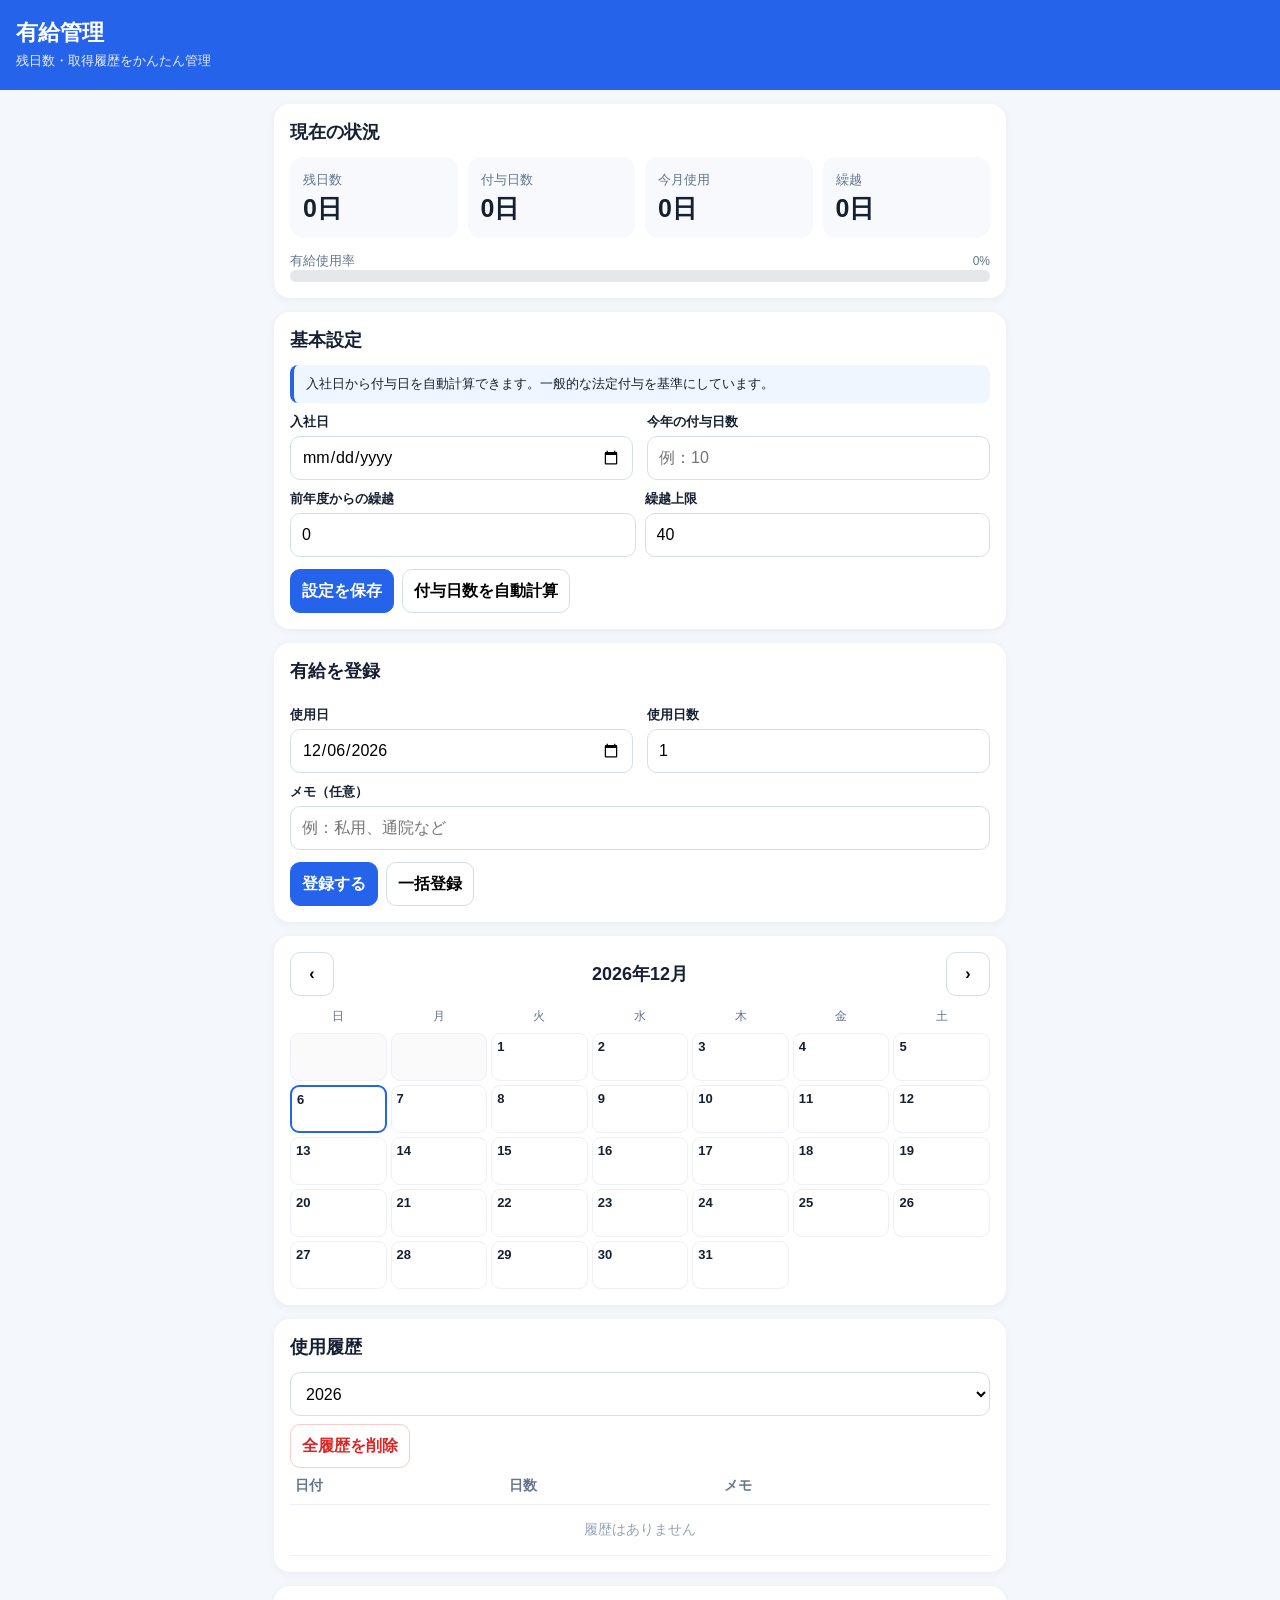
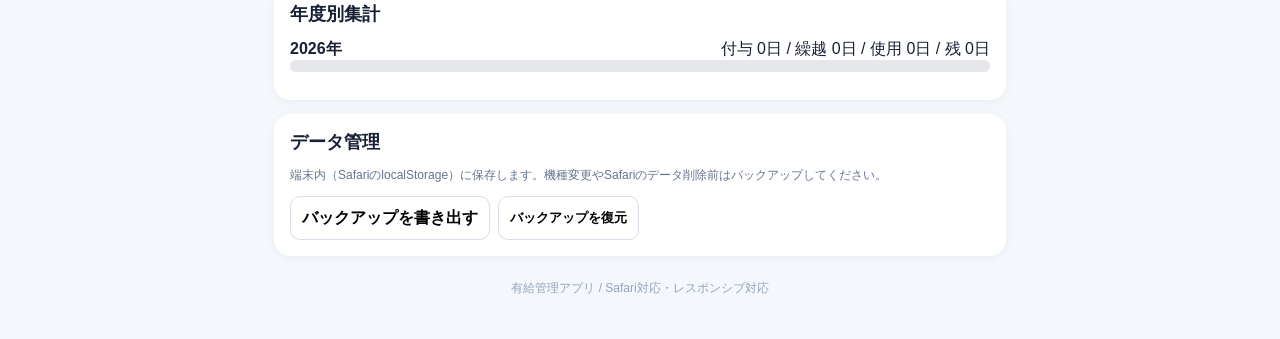
==== commit 8c03e17a: "Update index.html" ====
--- a/index.html
+++ b/index.html
@@ -34,7 +34,7 @@
 table{width:100%;border-collapse:collapse;font-size:14px}th,td{text-align:left;padding:9px 5px;border-bottom:1px solid #edf0f5}th{color:#64748b;font-weight:600}
 .empty{text-align:center;color:#94a3b8;padding:16px}.small{font-size:12px;color:#64748b}
 footer{text-align:center;color:#94a3b8;font-size:12px;padding:10px 0 28px}
-@media(max-width:599px){.row{gap:10px; flex-wrap:nowrap;}.row .field{min-width:0;flex:1 1 0;width:0}.row input,.row select{width:100%;box-sizing:border-box}.form-row{flex-direction:row;align-items:center;gap:10px}.form-row .field{min-width:0;flex:1 1 0;width:0}.form-row label{margin-top:10px;margin-bottom:5px}}
+@media(max-width:599px){.row{display: flex;flex-direction: row;gap:8px; flex-wrap:nowrap;align-items: flex-end;}.row .field{min-width:0;flex:1 1 0%;width:0}.row input,.row select{width:100%;box-sizing:border-box;-webkit-appearance: none;min-width: 0;font-size: 13px;padding: 9px 6px;}.form-row{display: flex;flex-direction:row;align-items:flex-end;gap:8px}.form-row .field{min-width:0;flex:1 1 0%;width:0}.form-row label{margin-top:0;margin-bottom:5px;font-size: 12px;white-space: nowrap;}}
 @media(min-width:600px){.grid{grid-template-columns:repeat(4,1fr)}}
 </style>
 </head>
@@ -107,126 +107,320 @@
 <footer>有給管理アプリ / Safari対応・レスポンシブ対応</footer>
 </main>
 <script>
-const KEY="leaveAppDataV2";
-let data=JSON.parse(localStorage.getItem(KEY)||'{"settings":{"join":"","baseDays":0,"carryIn":0,"carryLimit":40},"leaves":[]}');
+const KEY="leaveAppDataV3";
+const DEFAULT_DATA={
+  settings:{join:"",baseDays:0,carryIn:0,carryLimit:40,grantHistory:{}},
+  leaves:[]
+};
+
+function loadData(){
+  try{
+    const raw=JSON.parse(localStorage.getItem(KEY)||"null");
+    if(!raw) return structuredClone(DEFAULT_DATA);
+    raw.settings=raw.settings||{};
+    raw.settings.join=raw.settings.join||"";
+    raw.settings.baseDays=Math.max(0,Number(raw.settings.baseDays)||0);
+    raw.settings.carryLimit=Math.min(40,Math.max(0,Number(raw.settings.carryLimit)||40));
+    raw.settings.grantHistory=raw.settings.grantHistory||{};
+    raw.leaves=Array.isArray(raw.leaves)?raw.leaves:[];
+    return raw;
+  }catch{return structuredClone(DEFAULT_DATA)}
+}
+let data=loadData();
 let view=new Date(); view.setDate(1);
 
 function save(){localStorage.setItem(KEY,JSON.stringify(data));}
-function fmt(n){return Number.isInteger(n)?String(n):Number(n).toFixed(1).replace(/\.0$/,'')}
+function fmt(n){n=Number(n)||0;return Number.isInteger(n)?String(n):n.toFixed(1).replace(/\.0$/,"")}
 function todayKey(){let d=new Date();return d.getFullYear()+"-"+String(d.getMonth()+1).padStart(2,"0")+"-"+String(d.getDate()).padStart(2,"0")}
 function parseDate(s){return new Date(s+"T00:00:00")}
 function currentYear(){return new Date().getFullYear()}
+function validDate(s){return /^\d{4}-\d{2}-\d{2}$/.test(s)&&!Number.isNaN(parseDate(s).getTime())}
+function escapeHtml(s){return String(s).replace(/[&<>"']/g,c=>({"&":"&amp;","<":"&lt;",">":"&gt;",'"':"&quot;","'":"&#39;"}[c]))}
+
+function standardGrantForYear(y){
+  const s=data.settings,j=s.join?parseDate(s.join):null;
+  if(!j)return 0;
+  const anniversary=new Date(y,j.getMonth(),j.getDate());
+  if(anniversary>new Date(y,11,31))return 0;
+  const years=y-j.getFullYear();
+  const table=[10,11,12,14,16,18,20];
+  return table[Math.min(Math.max(years,0),6)];
+}
+
+function grantForYear(y){
+  if(y===currentYear())return Number(data.settings.baseDays)||0;
+  if(Object.prototype.hasOwnProperty.call(data.settings.grantHistory,String(y))){
+    return Math.max(0,Number(data.settings.grantHistory[y])||0);
+  }
+  return standardGrantForYear(y);
+}
+
+function usedInYear(y){
+  return data.leaves.filter(x=>parseDate(x.date).getFullYear()===y)
+    .reduce((a,x)=>a+(Number(x.days)||0),0);
+}
+
+/*
+  年度ごとの残日数を計算。
+  「前年の残日数」を翌年度へ繰り越し、繰越上限を適用する。
+  現年度については設定画面の carryIn が保存済みならそれを優先する。
+*/
+function yearInfo(y){
+  const start=data.settings.join?parseDate(data.settings.join):null;
+  if(!start||Number.isNaN(start.getTime()))return {grant:grantForYear(y),carry:0,used:usedInYear(y),remain:Math.max(0,grantForYear(y)-usedInYear(y)),total:grantForYear(y)};
+
+  const first=start.getFullYear();
+  if(y<first)return {grant:0,carry:0,used:0,remain:0,total:0};
+
+  let carry=0;
+  for(let yr=first;yr<=y;yr++){
+    const grant=grantForYear(yr);
+    const used=usedInYear(yr);
+    if(yr===first){
+      carry=0;
+    }else if(yr===currentYear() && Number(data.settings.carryIn)>0){
+      // 現年度だけは、保存済みの前年繰越を使用
+      carry=Math.min(Number(data.settings.carryIn)||0,Number(data.settings.carryLimit)||40);
+    }else{
+      // 前年度の「その年度末残」を繰り越す
+      const prevRemain=Math.max(0,grantForYear(yr-1)+carry-usedInYear(yr-1));
+      carry=Math.min(prevRemain,Number(data.settings.carryLimit)||40);
+    }
+    if(yr===y){
+      const total=grant+carry;
+      const remain=Math.max(0,total-used);
+      return {grant,carry,used,remain,total};
+    }
+  }
+  return {grant:0,carry:0,used:0,remain:0,total:0};
+}
 
 function autoGrant(){
- const s=data.settings, j=s.join?parseDate(s.join):null;
- if(!j){alert("先に入社日を入力してください。");return}
- const now=new Date(), years=now.getFullYear()-j.getFullYear()-((now.getMonth()<j.getMonth()||now.getMonth()===j.getMonth()&&now.getDate()<j.getDate())?1:0);
- const table=[10,11,12,14,16,18,20]; s.baseDays=table[Math.min(Math.max(years,0),6)];
- document.getElementById("baseDays").value=s.baseDays; saveSettings();
-}
-
-function saveSettings(){
- data.settings.join=document.getElementById("join").value;
- data.settings.baseDays=Math.max(0,Number(document.getElementById("baseDays").value)||0);
- const limit=Math.min(40,Math.max(0,Number(document.getElementById("carryLimit").value)||40));
- data.settings.carryLimit=limit;
- // 繰越日数は設定された「繰越上限」を超えないように補正
- data.settings.carryIn=Math.min(limit,Math.max(0,Number(document.getElementById("carryIn").value)||0));
- save();render();
+  const s=data.settings,j=s.join?parseDate(s.join):null;
+  if(!j){alert("先に入社日を入力してください。");return}
+  const y=currentYear();
+  s.baseDays=standardGrantForYear(y);
+  document.getElementById("baseDays").value=s.baseDays;
+  // 現年度の前年繰越を自動計算
+  s.carryIn=calculateAutoCarry(y);
+  document.getElementById("carryIn").value=fmt(s.carryIn);
+  saveSettings(false);
+  alert("今年の付与日数と前年度からの繰越を自動計算しました。");
+}
+
+function calculateAutoCarry(y){
+  if(y<=1)return 0;
+  const prev=yearInfo(y-1);
+  return Math.min(Math.max(0,prev.remain),Number(data.settings.carryLimit)||40);
+}
+
+function saveSettings(showAlert=true){
+  const join=document.getElementById("join").value;
+  const base=Math.max(0,Number(document.getElementById("baseDays").value)||0);
+  const limit=Math.min(40,Math.max(0,Number(document.getElementById("carryLimit").value)||40));
+
+  data.settings.join=join;
+  data.settings.baseDays=base;
+  data.settings.carryLimit=limit;
+
+  // 現年度の付与日数を履歴にも保存
+  data.settings.grantHistory[String(currentYear())]=base;
+
+  // 「自動計算」だけでなく、設定保存時にも前年繰越を更新
+  data.settings.carryIn=Math.min(calculateAutoCarry(currentYear()),limit);
+
+  save();
+  render();
+  if(showAlert)alert("設定を保存しました。前年度の残日数から繰越を自動計算しました。");
 }
 
 function addLeave(){
- const d=document.getElementById("useDate").value, days=Number(document.getElementById("useDays").value), memo=document.getElementById("memo").value.trim();
- if(!d||!days||days<0.5){alert("使用日と日数を入力してください。");return}
- const carry=Math.min(data.settings.carryIn, data.settings.carryLimit);
- const total=data.settings.baseDays+carry;
- const used=data.leaves.reduce((a,x)=>a+Number(x.days),0);
- const available=total-used;
- if(days>available){alert("残日数を超える登録はできません。");return}
- data.leaves.push({date:d,days,memo});data.leaves.sort((a,b)=>a.date.localeCompare(b.date));save();
- document.getElementById("memo").value="";render();
-}
-
-function bulkOpen(){document.getElementById("bulkCard").style.display="block";document.getElementById("bulkText").focus()}
+  const d=document.getElementById("useDate").value;
+  const days=Number(document.getElementById("useDays").value);
+  const memo=document.getElementById("memo").value.trim();
+  if(!validDate(d)||!days||days<0.5){alert("使用日と日数を正しく入力してください。");return}
+
+  const y=parseDate(d).getFullYear();
+  const info=yearInfo(y);
+  if(days>info.remain){
+    alert(`${y}年度の残日数は${fmt(info.remain)}日です。これを超える登録はできません。`);
+    return;
+  }
+
+  data.leaves.push({date:d,days,memo});
+  data.leaves.sort((a,b)=>a.date.localeCompare(b.date));
+  save();
+  document.getElementById("memo").value="";
+  render();
+  alert(`${d.replaceAll("-","/")} に ${fmt(days)}日を登録しました。使用履歴にも反映されています。`);
+}
+
+function bulkOpen(){
+  document.getElementById("bulkCard").style.display="block";
+  document.getElementById("bulkText").focus();
+}
+
+function normalizeBulkDate(x){
+  x=x.trim().replaceAll("/","-");
+  const m=x.match(/^(\d{4})-(\d{1,2})-(\d{1,2})$/);
+  if(!m)return null;
+  const y=Number(m[1]),mo=Number(m[2]),d=Number(m[3]);
+  const s=y+"-"+String(mo).padStart(2,"0")+"-"+String(d).padStart(2,"0");
+  return validDate(s)?s:null;
+}
 
 function addBulk(){
- const dates=document.getElementById("bulkText").value.split(/[,，\n\s]+/).map(x=>x.trim()).filter(Boolean);
- if(!dates.length){alert("日付を入力してください。");return}
- const normalized=dates.map(x=>x.replaceAll("/","-")).filter(x=>/^\d{4}-\d{1,2}-\d{1,2}$/.test(x)).map(x=>{let [y,m,d]=x.split("-").map(Number);return y+"-"+String(m).padStart(2,"0")+"-"+String(d).padStart(2,"0")});
- const carry=Math.min(data.settings.carryIn, data.settings.carryLimit);
- const total=data.settings.baseDays+carry;
- const used=data.leaves.reduce((a,x)=>a+Number(x.days),0);
- let available=total-used;
- if(normalized.length>available){alert("残日数を超えるため登録できません。");return}
- normalized.forEach(d=>data.leaves.push({date:d,days:1,memo:""}));
- data.leaves.sort((a,b)=>a.date.localeCompare(b.date));save();document.getElementById("bulkText").value="";document.getElementById("bulkCard").style.display="none";render();
-}
-
-function removeLeave(i){if(confirm("この履歴を削除しますか？")){data.leaves.splice(i,1);save();render()}}
-function clearAll(){if(confirm("すべての使用履歴を削除しますか？")){data.leaves=[];save();render()}}
+  const input=document.getElementById("bulkText").value;
+  const dates=input.split(/[,，\n\s]+/).map(normalizeBulkDate).filter(Boolean);
+  if(!dates.length){alert("有効な日付を入力してください。");return}
+
+  // 同じ日付が入力された場合も、その件数分の1日として計算
+  const needByYear={};
+  dates.forEach(d=>{
+    const y=parseDate(d).getFullYear();
+    needByYear[y]=(needByYear[y]||0)+1;
+  });
+
+  for(const y of Object.keys(needByYear)){
+    const info=yearInfo(Number(y));
+    if(needByYear[y]>info.remain){
+      alert(`${y}年度の残日数は${fmt(info.remain)}日です。${needByYear[y]}日分は登録できません。`);
+      return;
+    }
+  }
+
+  dates.forEach(d=>data.leaves.push({date:d,days:1,memo:""}));
+  data.leaves.sort((a,b)=>a.date.localeCompare(b.date));
+  save();
+  document.getElementById("bulkText").value="";
+  document.getElementById("bulkCard").style.display="none";
+  render();
+  alert(`${dates.length}件を使用履歴に登録しました。`);
+}
+
+function removeLeave(i){
+  if(confirm("この履歴を削除しますか？")){
+    data.leaves.splice(i,1);
+    save();render();
+  }
+}
+
+function clearAll(){
+  if(confirm("すべての使用履歴を削除しますか？")){
+    data.leaves=[];save();render();
+  }
+}
 
 function monthUsed(){
- const y=currentYear(),m=new Date().getMonth()+1;
- return data.leaves.filter(x=>{let d=parseDate(x.date);return d.getFullYear()===y&&d.getMonth()+1===m}).reduce((a,x)=>a+Number(x.days),0)
+  const y=currentYear(),m=new Date().getMonth()+1;
+  return data.leaves.filter(x=>{
+    const d=parseDate(x.date);
+    return d.getFullYear()===y&&d.getMonth()+1===m;
+  }).reduce((a,x)=>a+(Number(x.days)||0),0);
 }
 
 function renderCalendar(){
- const y=view.getFullYear(),m=view.getMonth(), first=new Date(y,m,1), last=new Date(y,m+1,0);
- document.getElementById("calTitle").textContent=y+"年"+(m+1)+"月";
- let h=["日","月","火","水","木","金","土"].map(x=>`<div class="dow">${x}</div>`).join("");
- for(let i=0;i<first.getDay();i++)h+=`<div class="day muted"></div>`;
- for(let n=1;n<=last.getDate();n++){
-   let k=y+"-"+String(m+1).padStart(2,"0")+"-"+String(n).padStart(2,"0"), items=data.leaves.filter(x=>x.date===k);
-   h+=`<div class="day ${k===todayKey()?"today ":""}${items.length?"used":""}"><b>${n}</b>${items.map(x=>`<span class="mark">休 ${fmt(x.days)}日</span>`).join("")}</div>`;
- }
- document.getElementById("calendar").innerHTML=h;
+  const y=view.getFullYear(),m=view.getMonth(),first=new Date(y,m,1),last=new Date(y,m+1,0);
+  document.getElementById("calTitle").textContent=y+"年"+(m+1)+"月";
+  let h=["日","月","火","水","木","金","土"].map(x=>`<div class="dow">${x}</div>`).join("");
+  for(let i=0;i<first.getDay();i++)h+=`<div class="day muted"></div>`;
+  for(let n=1;n<=last.getDate();n++){
+    const k=y+"-"+String(m+1).padStart(2,"0")+"-"+String(n).padStart(2,"0");
+    const items=data.leaves.filter(x=>x.date===k);
+    h+=`<div class="day ${k===todayKey()?"today ":""}${items.length?"used":""}"><b>${n}</b>${items.map(x=>`<span class="mark">休 ${fmt(x.days)}日</span>`).join("")}</div>`;
+  }
+  document.getElementById("calendar").innerHTML=h;
 }
 
 function moveMonth(n){view.setMonth(view.getMonth()+n);renderCalendar()}
 
+function weekdayJa(s){
+  const w=["日","月","火","水","木","金","土"];
+  return w[parseDate(s).getDay()];
+}
+
 function renderHistory(){
- const ys=[...new Set([currentYear(),...data.leaves.map(x=>parseDate(x.date).getFullYear())])].sort((a,b)=>b-a);
- const sel=document.getElementById("historyYear"), old=sel.value;sel.innerHTML=ys.map(y=>`<option>${y}</option>`).join("");if(ys.includes(Number(old)))sel.value=old;
- const y=Number(sel.value)||currentYear(), rows=data.leaves.map((x,i)=>({...x,i})).filter(x=>parseDate(x.date).getFullYear()===y).sort((a,b)=>b.date.localeCompare(a.date));
- document.getElementById("history").innerHTML=rows.length?rows.map(x=>`<tr><td>${x.date.replaceAll("-","/")}</td><td>${fmt(x.days)}日</td><td>${escapeHtml(x.memo||"")}</td><td><button class="danger" onclick="removeLeave(${x.i})">削除</button></td></tr>`).join(""):`<tr><td colspan="4" class="empty">履歴はありません</td></tr>`;
+  const ys=[...new Set([currentYear(),...data.leaves.map(x=>parseDate(x.date).getFullYear())])]
+    .sort((a,b)=>b-a);
+  const sel=document.getElementById("historyYear"),old=sel.value;
+  sel.innerHTML=ys.map(y=>`<option>${y}</option>`).join("");
+  if(ys.includes(Number(old)))sel.value=old;
+
+  const y=Number(sel.value)||currentYear();
+  const rows=data.leaves.map((x,i)=>({...x,i}))
+    .filter(x=>parseDate(x.date).getFullYear()===y)
+    .sort((a,b)=>b.date.localeCompare(a.date));
+
+  document.getElementById("history").innerHTML=rows.length?
+    rows.map(x=>`<tr><td>${x.date.replaceAll("-","/")}（${weekdayJa(x.date)}）</td><td>${fmt(x.days)}日</td><td>${escapeHtml(x.memo||"")}</td><td><button class="danger" onclick="removeLeave(${x.i})">削除</button></td></tr>`).join(""):
+    `<tr><td colspan="4" class="empty">履歴はありません</td></tr>`;
 }
 
 function renderYearSummary(){
- const years=[...new Set([currentYear(),...data.leaves.map(x=>parseDate(x.date).getFullYear())])].sort((a,b)=>b-a);
- document.getElementById("yearSummary").innerHTML=years.map(y=>{let used=data.leaves.filter(x=>parseDate(x.date).getFullYear()===y).reduce((a,x)=>a+Number(x.days),0);let pct=data.settings.baseDays?Math.min(100,used/data.settings.baseDays*100):0;return `<div style="margin:12px 0"><div class="row"><b>${y}年</b><span class="grow"></span>${fmt(used)}日使用</div><div class="bar"><i style="width:${pct}%"></i></div></div>`}).join("");
-}
-
-function escapeHtml(s){return s.replace(/[&<>"']/g,c=>({"&":"&amp;","<":"&lt;",">":"&gt;",'"':"&quot;","'":"&#39;"}[c]))}
+  const start=data.settings.join?parseDate(data.settings.join):null;
+  const years=[...new Set([
+    currentYear(),
+    ...(start?[...Array(Math.max(0,currentYear()-start.getFullYear()+1))].map((_,i)=>start.getFullYear()+i):[]),
+    ...data.leaves.map(x=>parseDate(x.date).getFullYear())
+  ])].sort((a,b)=>b-a);
+
+  document.getElementById("yearSummary").innerHTML=years.map(y=>{
+    const info=yearInfo(y);
+    const pct=info.total?Math.min(100,info.used/info.total*100):0;
+    return `<div style="margin:12px 0">
+      <div class="row"><b>${y}年</b><span class="grow"></span>
+      付与 ${fmt(info.grant)}日 / 繰越 ${fmt(info.carry)}日 / 使用 ${fmt(info.used)}日 / 残 ${fmt(info.remain)}日</div>
+      <div class="bar"><i style="width:${pct}%"></i></div>
+    </div>`;
+  }).join("");
+}
 
 function render(){
- const s=data.settings;
- // 正しい繰越日数の算出（繰越上限を超えない値）
- const carry=Math.min(s.carryIn, s.carryLimit);
- // 総保有有給日数 ＝ 今年の付与日数 ＋ 繰越日数
- const total=s.baseDays + carry;
- const used=data.leaves.reduce((a,x)=>a+Number(x.days),0);
- const remain=Math.max(0, total - used);
- const rate=total ? Math.min(100, (used / total) * 100) : 0;
-
- document.getElementById("remain").textContent=fmt(remain)+"日";
- document.getElementById("grant").textContent=fmt(s.baseDays)+"日";
- document.getElementById("monthUsed").textContent=fmt(monthUsed())+"日";
- document.getElementById("carry").textContent=fmt(carry)+"日";
- document.getElementById("rate").textContent=Math.round(rate)+"%";
- document.getElementById("rateBar").style.width=rate+"%";
-
- document.getElementById("join").value=s.join||"";
- document.getElementById("baseDays").value=s.baseDays||"";
- document.getElementById("carryIn").value=carry;
- document.getElementById("carryLimit").value=s.carryLimit??40;
-
- renderCalendar();renderHistory();renderYearSummary();
-}
-
-function exportData(){const blob=new Blob([JSON.stringify(data,null,2)],{type:"application/json"}),a=document.createElement("a");a.href=URL.createObjectURL(blob);a.download="有給管理バックアップ.json";a.click();URL.revokeObjectURL(a.href)}
-function importData(e){const f=e.target.files[0];if(!f)return;const r=new FileReader();r.onload=()=>{try{const x=JSON.parse(r.result);if(!x.settings||!Array.isArray(x.leaves))throw 0;data=x;save();render();alert("復元しました。")}catch{alert("バックアップファイルを読み込めませんでした。")}};r.readAsText(f);e.target.value=""}
-
-document.getElementById("useDate").value=todayKey();render();
-</script>
+  const y=currentYear(),info=yearInfo(y);
+  const rate=info.total?Math.min(100,info.used/info.total*100):0;
+  document.getElementById("remain").textContent=fmt(info.remain)+"日";
+  document.getElementById("grant").textContent=fmt(info.grant)+"日";
+  document.getElementById("monthUsed").textContent=fmt(monthUsed())+"日";
+  document.getElementById("carry").textContent=fmt(info.carry)+"日";
+  document.getElementById("rate").textContent=Math.round(rate)+"%";
+  document.getElementById("rateBar").style.width=rate+"%";
+
+  document.getElementById("join").value=data.settings.join||"";
+  document.getElementById("baseDays").value=data.settings.baseDays||"";
+  document.getElementById("carryIn").value=fmt(data.settings.carryIn||0);
+  document.getElementById("carryLimit").value=data.settings.carryLimit??40;
+
+  renderCalendar();renderHistory();renderYearSummary();
+}
+
+function exportData(){
+  const blob=new Blob([JSON.stringify(data,null,2)],{type:"application/json"});
+  const a=document.createElement("a");
+  a.href=URL.createObjectURL(blob);a.download="有給管理バックアップ.json";a.click();
+  setTimeout(()=>URL.revokeObjectURL(a.href),1000);
+}
+
+function importData(e){
+  const f=e.target.files[0];if(!f)return;
+  const r=new FileReader();
+  r.onload=()=>{
+    try{
+      const x=JSON.parse(r.result);
+      if(!x.settings||!Array.isArray(x.leaves))throw 0;
+      data=x;
+      data.settings.grantHistory=data.settings.grantHistory||{};
+      data.settings.carryLimit=Math.min(40,Math.max(0,Number(data.settings.carryLimit)||40));
+      // 旧V2データも履歴を維持したまま読み込む
+      data.settings.carryIn=Math.max(0,Number(data.settings.carryIn)||0);
+      data.settings.baseDays=Math.max(0,Number(data.settings.baseDays)||0);
+      save();render();alert("復元しました。");
+    }catch{alert("バックアップファイルを読み込めませんでした。")}
+  };
+  r.readAsText(f);e.target.value="";
+}
+
+document.getElementById("useDate").value=todayKey();
+render();
+</script></script>
 </body>
 </html>
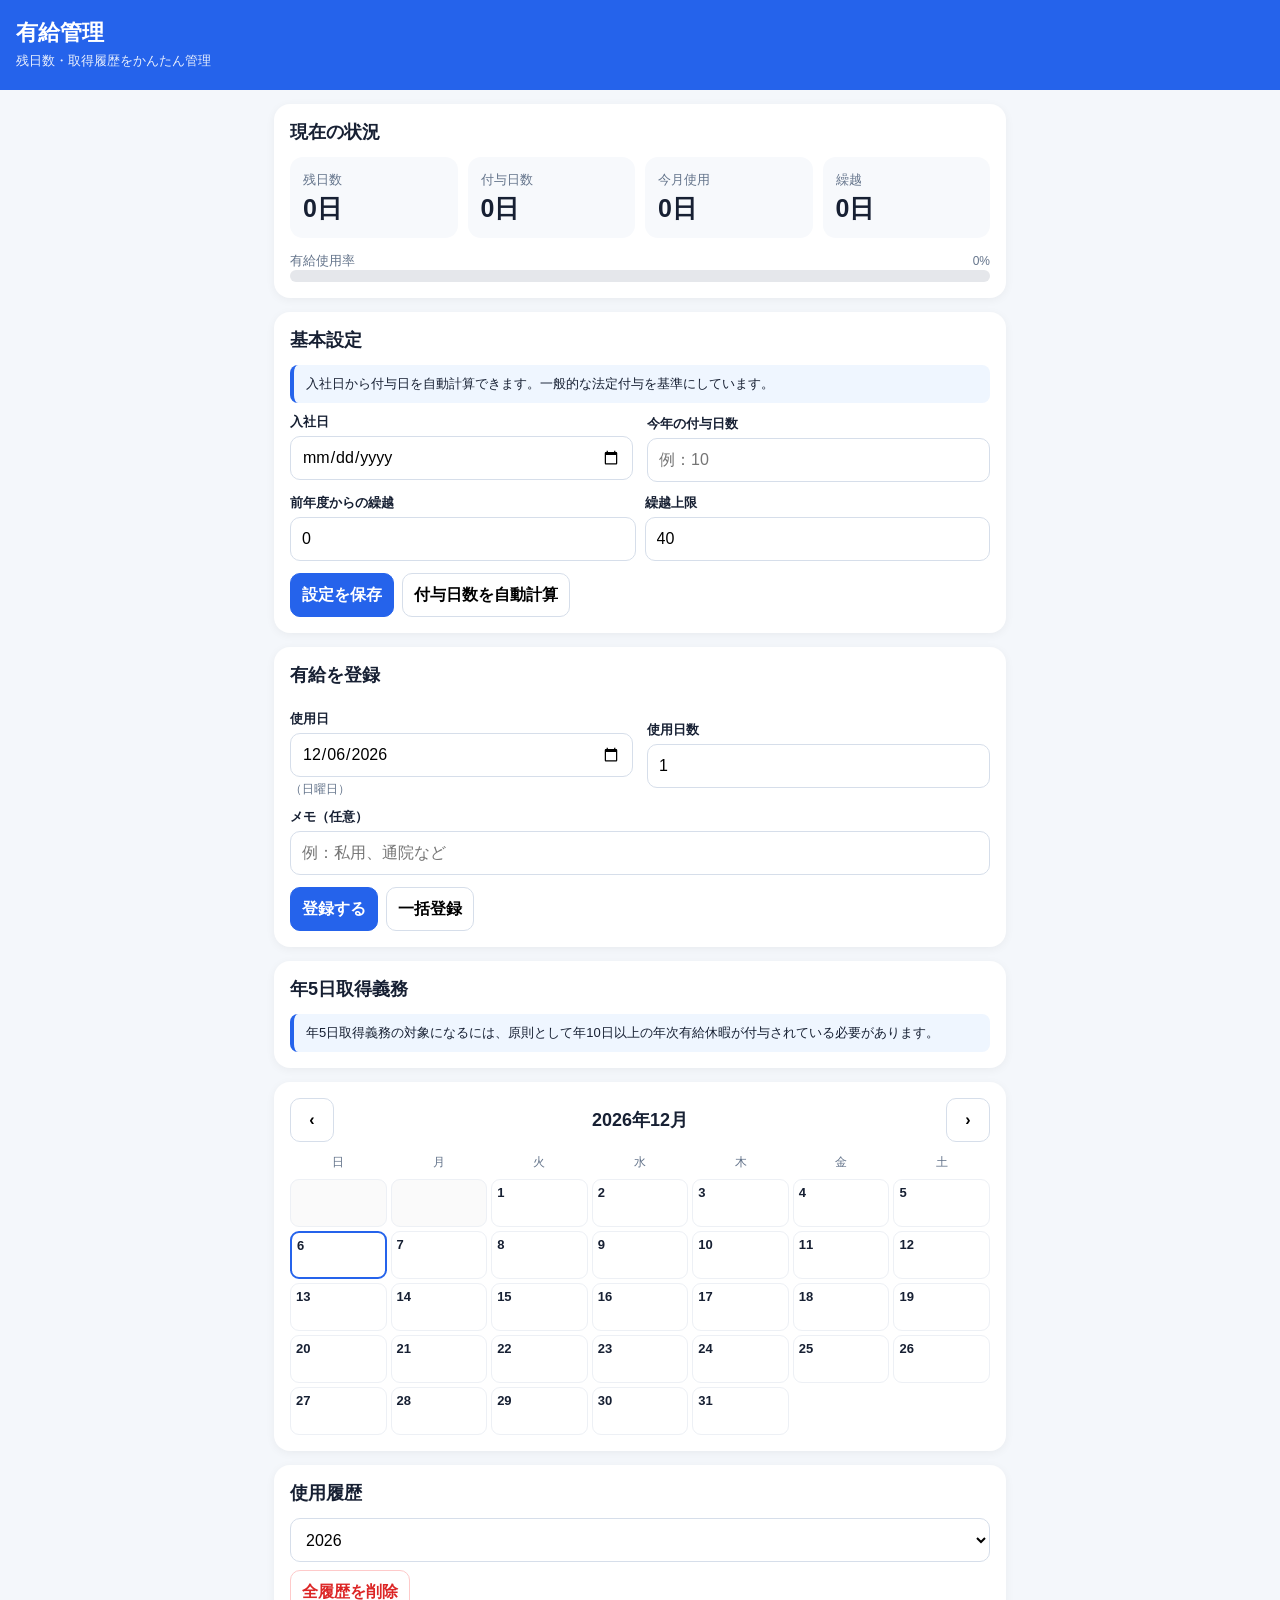
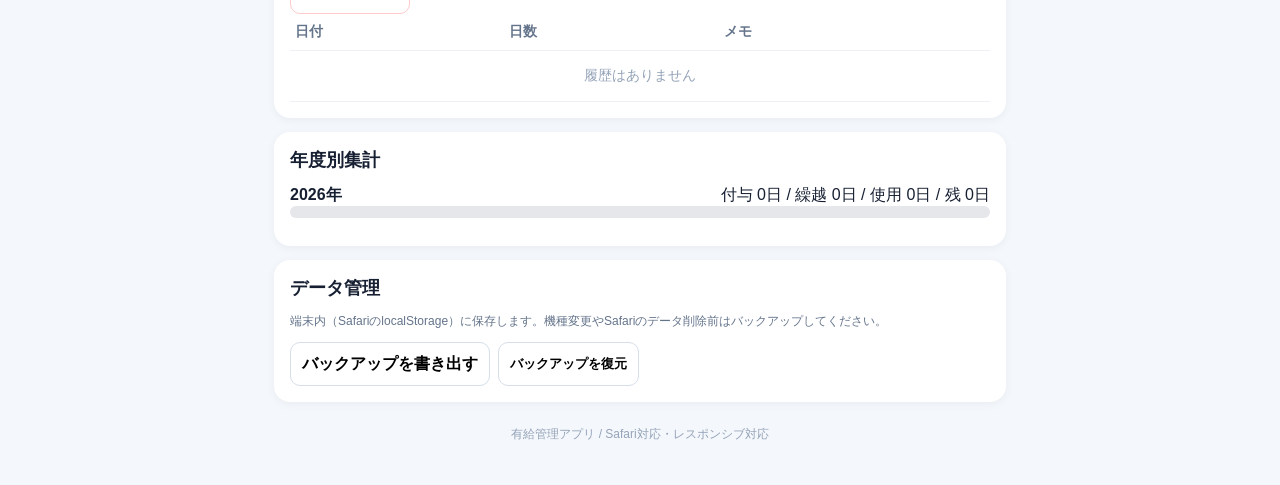
==== commit 01998b01: "Update index.html" ====
--- a/index.html
+++ b/index.html
@@ -56,7 +56,7 @@
 <h2>基本設定</h2>
 <div class="notice">入社日から付与日を自動計算できます。一般的な法定付与を基準にしています。</div>
 <div class="row form-row">
-<div class="field"><label for="join">入社日</label><input id="join" type="date"></div>
+<div class="field"><label for="join">入社日</label><input id="join" type="date"><div id="joinWeekday" class="small" style="margin-top:4px"></div></div>
 <div class="field"><label for="baseDays">今年の付与日数</label><input id="baseDays" type="number" min="0" step="0.5" placeholder="例：10"></div>
 </div>
 <div class="row">
@@ -69,11 +69,16 @@
 <section class="card">
 <h2>有給を登録</h2>
 <div class="row form-row">
-<div class="field"><label for="useDate">使用日</label><input id="useDate" type="date"></div>
+<div class="field"><label for="useDate">使用日</label><input id="useDate" type="date"><div id="useWeekday" class="small" style="margin-top:4px"></div></div>
 <div class="field"><label for="useDays">使用日数</label><input id="useDays" type="number" min="0.5" step="0.5" value="1"></div>
 </div>
 <label for="memo">メモ（任意）</label><input id="memo" placeholder="例：私用、通院など">
 <div class="actions"><button class="primary" onclick="addLeave()">登録する</button><button onclick="bulkOpen()">一括登録</button></div>
+</section>
+
+<section class="card">
+<h2>年5日取得義務</h2>
+<div id="fiveDayDuty" class="notice">入社日・付与日数を設定すると、年5日取得義務の状況を表示します。</div>
 </section>
 
 <section class="card" id="bulkCard" style="display:none">
@@ -375,6 +380,52 @@
   }).join("");
 }
 
+function updateWeekdays(){
+  const join=document.getElementById("join").value;
+  const use=document.getElementById("useDate").value;
+  document.getElementById("joinWeekday").textContent=validDate(join)?`（${weekdayJa(join)}曜日）`:"";
+  document.getElementById("useWeekday").textContent=validDate(use)?`（${weekdayJa(use)}曜日）`:"";
+}
+
+function addYearsDate(s, years){
+  const d=parseDate(s);
+  const r=new Date(d.getFullYear()+years,d.getMonth(),d.getDate());
+  if(r.getMonth()!==d.getMonth()) r.setDate(0);
+  return r;
+}
+
+function fiveDayDutyInfo(){
+  const join=data.settings.join, grant=Number(data.settings.baseDays)||0;
+  if(!validDate(join)||grant<10) return null;
+  // 法定の年5日取得義務は「10日以上の年休が付与された労働者」が対象。
+  // このアプリでは入社日を基準に、現在の付与日を対象期間として表示する。
+  const today=new Date();
+  let start=null;
+  const j=parseDate(join);
+  let years=today.getFullYear()-j.getFullYear();
+  start=addYearsDate(join,Math.max(0,years));
+  if(start>today) start=addYearsDate(join,Math.max(0,years-1));
+  const end=addYearsDate(start.toISOString().slice(0,10),1);
+  end.setDate(end.getDate()-1);
+  const sk=start.toISOString().slice(0,10);
+  const ek=end.toISOString().slice(0,10);
+  const used=data.leaves.filter(x=>x.date>=sk&&x.date<=ek).reduce((a,x)=>a+(Number(x.days)||0),0);
+  const required=Math.min(5,used);
+  const remain=Math.max(0,5-used);
+  const daysLeft=Math.ceil((end-new Date(today.getFullYear(),today.getMonth(),today.getDate()))/86400000);
+  return {start:sk,end:ek,used,remain,daysLeft};
+}
+
+function renderFiveDayDuty(){
+  const el=document.getElementById("fiveDayDuty"), info=fiveDayDutyInfo();
+  if(!info){
+    el.textContent="年5日取得義務の対象になるには、原則として年10日以上の年次有給休暇が付与されている必要があります。";
+    return;
+  }
+  const status=info.remain===0?"必要な5日分を取得済みです。":(info.daysLeft<=30?`あと${fmt(info.remain)}日必要です。期間終了まで${info.daysLeft}日なので、早めの取得をおすすめします。`:`あと${fmt(info.remain)}日必要です。`);
+  el.innerHTML=`対象期間：${info.start.replaceAll("-","/")}（${weekdayJa(info.start)}）～${info.end.replaceAll("-","/")}（${weekdayJa(info.end)}）<br>この期間の取得実績：<b>${fmt(info.used)}日</b> / 5日<br>${status}<div class="small" style="margin-top:6px">※実際の法的な基準は各付与日・基準日によって決まります。会社の指定休暇等がある場合は勤務先の管理を優先してください。</div>`;
+}
+
 function render(){
   const y=currentYear(),info=yearInfo(y);
   const rate=info.total?Math.min(100,info.used/info.total*100):0;
@@ -390,7 +441,7 @@
   document.getElementById("carryIn").value=fmt(data.settings.carryIn||0);
   document.getElementById("carryLimit").value=data.settings.carryLimit??40;
 
-  renderCalendar();renderHistory();renderYearSummary();
+  renderCalendar();renderHistory();renderYearSummary();updateWeekdays();renderFiveDayDuty();
 }
 
 function exportData(){
@@ -420,6 +471,8 @@
 }
 
 document.getElementById("useDate").value=todayKey();
+document.getElementById("join").addEventListener("change",updateWeekdays);
+document.getElementById("useDate").addEventListener("change",updateWeekdays);
 render();
 </script></script>
 </body>
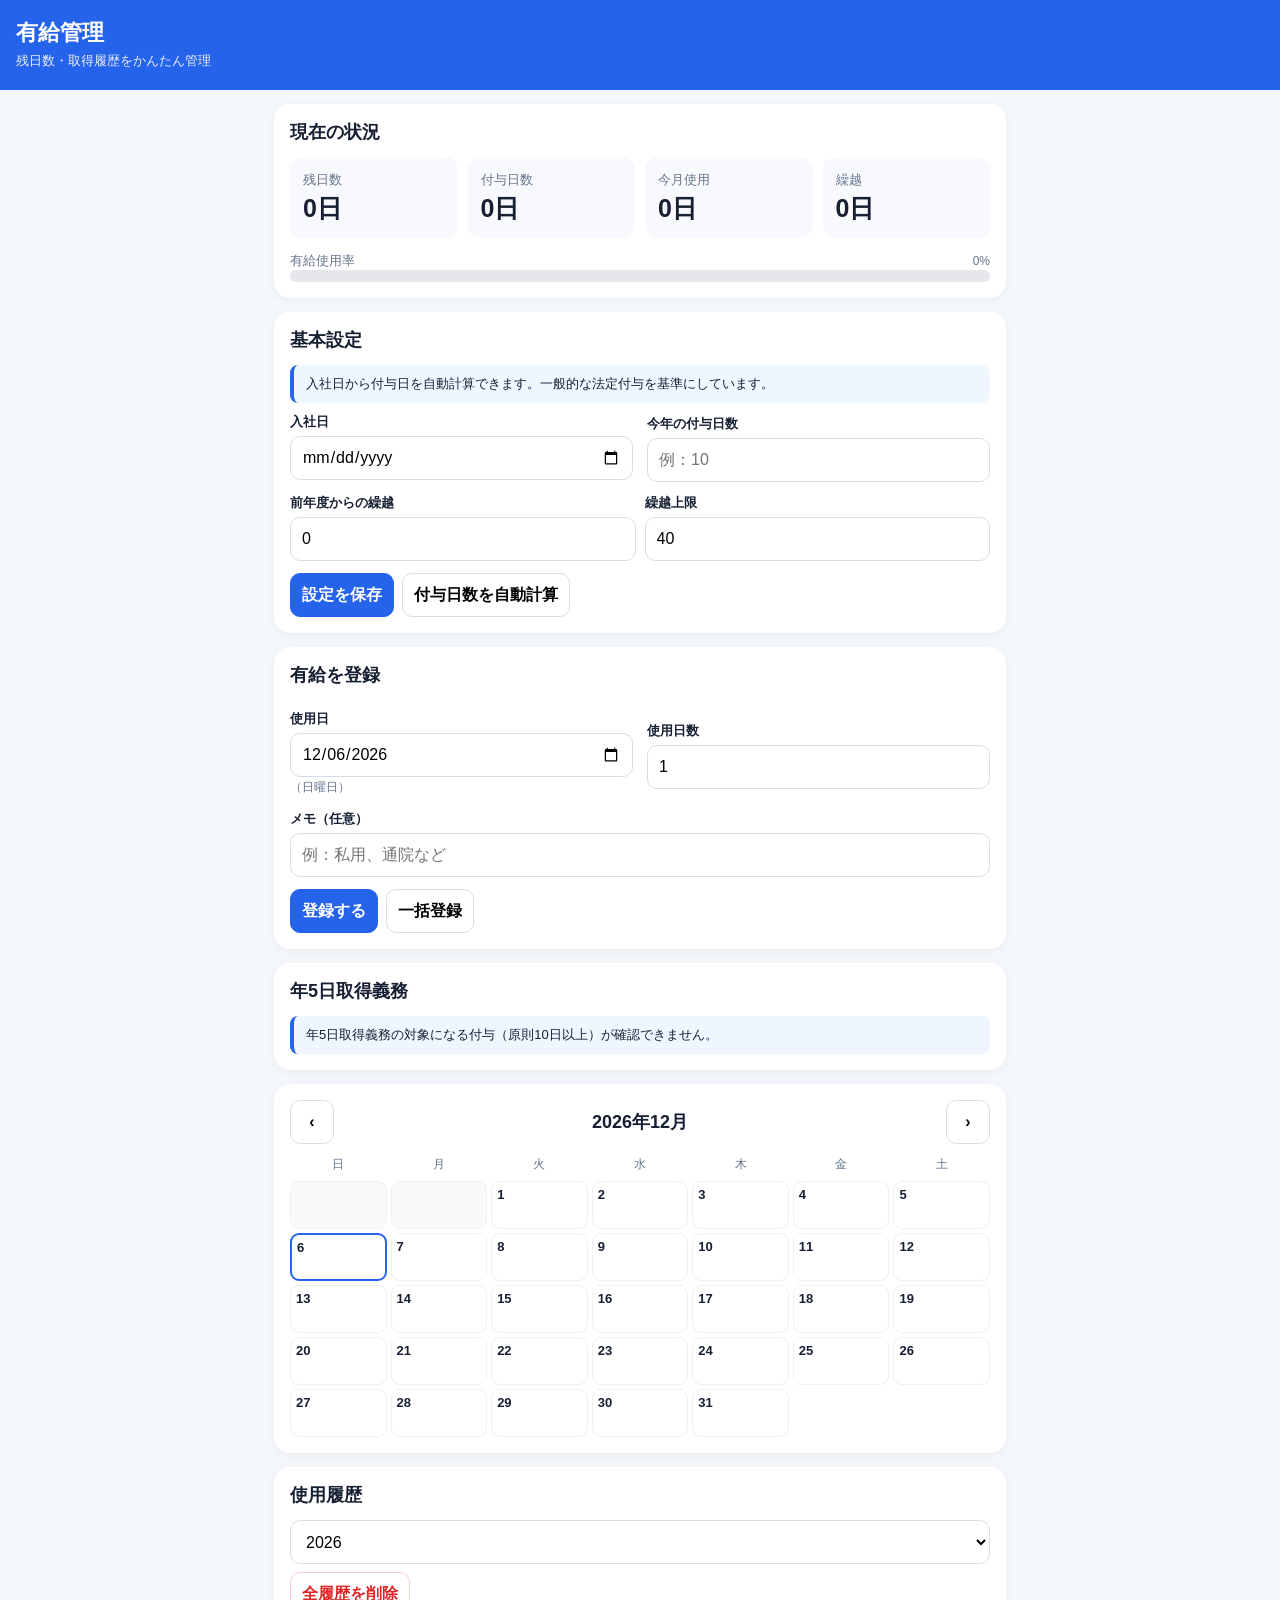
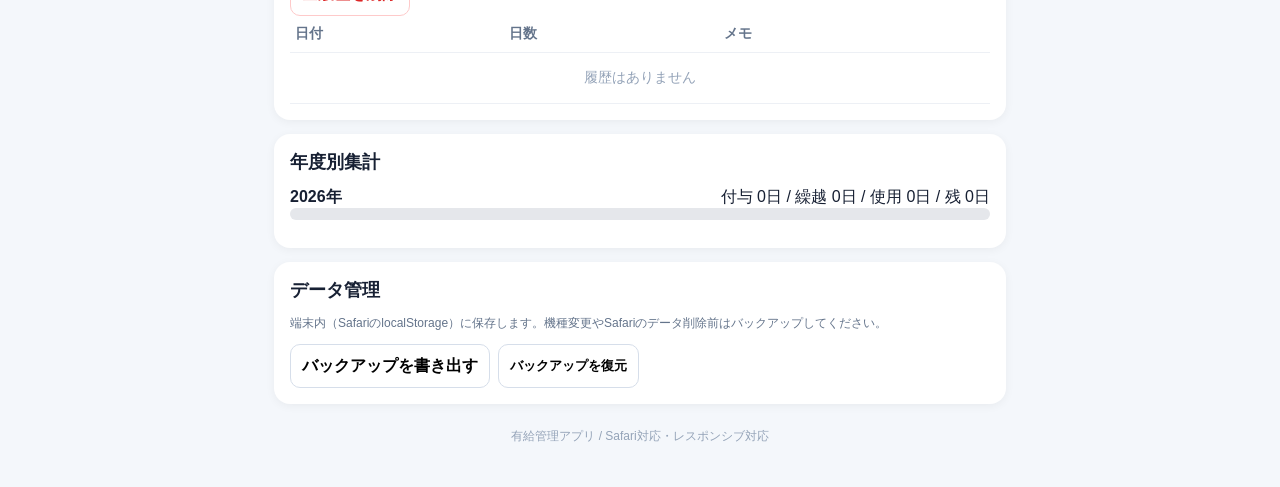
==== commit a832f385: "Update index.html" ====
--- a/index.html
+++ b/index.html
@@ -56,7 +56,7 @@
 <h2>基本設定</h2>
 <div class="notice">入社日から付与日を自動計算できます。一般的な法定付与を基準にしています。</div>
 <div class="row form-row">
-<div class="field"><label for="join">入社日</label><input id="join" type="date"><div id="joinWeekday" class="small" style="margin-top:4px"></div></div>
+<div class="field"><label for="join">入社日</label><input id="join" type="date"><span id="joinWeekday" class="small"></span><div id="joinWeekday" class="small" style="margin-top:4px"></div></div>
 <div class="field"><label for="baseDays">今年の付与日数</label><input id="baseDays" type="number" min="0" step="0.5" placeholder="例：10"></div>
 </div>
 <div class="row">
@@ -69,7 +69,7 @@
 <section class="card">
 <h2>有給を登録</h2>
 <div class="row form-row">
-<div class="field"><label for="useDate">使用日</label><input id="useDate" type="date"><div id="useWeekday" class="small" style="margin-top:4px"></div></div>
+<div class="field"><label for="useDate">使用日</label><input id="useDate" type="date"><span id="useWeekday" class="small"></span><div id="useWeekday" class="small" style="margin-top:4px"></div></div>
 <div class="field"><label for="useDays">使用日数</label><input id="useDays" type="number" min="0.5" step="0.5" value="1"></div>
 </div>
 <label for="memo">メモ（任意）</label><input id="memo" placeholder="例：私用、通院など">
@@ -136,6 +136,7 @@
 
 function save(){localStorage.setItem(KEY,JSON.stringify(data));}
 function fmt(n){n=Number(n)||0;return Number.isInteger(n)?String(n):n.toFixed(1).replace(/\.0$/,"")}
+function dateKey(d){return d.getFullYear()+"-"+String(d.getMonth()+1).padStart(2,"0")+"-"+String(d.getDate()).padStart(2,"0")}
 function todayKey(){let d=new Date();return d.getFullYear()+"-"+String(d.getMonth()+1).padStart(2,"0")+"-"+String(d.getDate()).padStart(2,"0")}
 function parseDate(s){return new Date(s+"T00:00:00")}
 function currentYear(){return new Date().getFullYear()}
@@ -394,36 +395,77 @@
   return r;
 }
 
+// 入社日から法定の付与日を計算します。
+// 初回付与は入社6か月後、その後は1年ごとです。
+function statutoryGrantDate(join, serviceYears){
+  const j=parseDate(join);
+  if(!validDate(join)) return null;
+  if(serviceYears===0){
+    const d=new Date(j.getFullYear(),j.getMonth()+6,j.getDate());
+    return d;
+  }
+  const d=new Date(j.getFullYear()+serviceYears+1,j.getMonth()+6,j.getDate());
+  return d;
+}
+
+function grantDaysByServiceYears(serviceYears){
+  const table=[10,11,12,14,16,18,20];
+  return table[Math.min(Math.max(serviceYears,0),6)];
+}
+
+// 現在日を基準に、直近の「10日以上付与された基準日」を求めます。
+function latestStatutoryGrant(){
+  const join=data.settings.join;
+  if(!validDate(join)) return null;
+  const today=new Date();
+  let latest=null;
+  for(let years=0;years<=20;years++){
+    const d=statutoryGrantDate(join,years);
+    if(!d) continue;
+    if(d<=today){
+      latest={date:d,days:grantDaysByServiceYears(years),serviceYears:years};
+    }else{
+      break;
+    }
+  }
+  return latest;
+}
+
 function fiveDayDutyInfo(){
-  const join=data.settings.join, grant=Number(data.settings.baseDays)||0;
-  if(!validDate(join)||grant<10) return null;
-  // 法定の年5日取得義務は「10日以上の年休が付与された労働者」が対象。
-  // このアプリでは入社日を基準に、現在の付与日を対象期間として表示する。
-  const today=new Date();
-  let start=null;
-  const j=parseDate(join);
-  let years=today.getFullYear()-j.getFullYear();
-  start=addYearsDate(join,Math.max(0,years));
-  if(start>today) start=addYearsDate(join,Math.max(0,years-1));
-  const end=addYearsDate(start.toISOString().slice(0,10),1);
-  end.setDate(end.getDate()-1);
-  const sk=start.toISOString().slice(0,10);
-  const ek=end.toISOString().slice(0,10);
-  const used=data.leaves.filter(x=>x.date>=sk&&x.date<=ek).reduce((a,x)=>a+(Number(x.days)||0),0);
-  const required=Math.min(5,used);
+  const latest=latestStatutoryGrant();
+  if(!latest || latest.days<10) return null;
+
+  // 年5日取得義務の対象期間は「付与された基準日から1年間」。
+  // 暦年や入社日から1年間ではありません。
+  const startDate=new Date(latest.date);
+  const endDate=new Date(latest.date.getFullYear()+1,latest.date.getMonth(),latest.date.getDate()-1);
+  const sk=dateKey(startDate);
+  const ek=dateKey(endDate);
+
+  // 対象期間内の実際の取得日だけをカウントします。
+  // 今年の年度集計値や繰越値はここには加算しません。
+  const used=data.leaves
+    .filter(x=>validDate(x.date) && x.date>=sk && x.date<=ek)
+    .reduce((a,x)=>a+(Number(x.days)||0),0);
+
   const remain=Math.max(0,5-used);
-  const daysLeft=Math.ceil((end-new Date(today.getFullYear(),today.getMonth(),today.getDate()))/86400000);
-  return {start:sk,end:ek,used,remain,daysLeft};
+  const today=new Date(todayKey()+"T00:00:00");
+  const daysLeft=Math.max(0,Math.ceil((endDate-today)/86400000));
+  return {start:sk,end:ek,used,remain,daysLeft,grant:latest.days};
 }
 
 function renderFiveDayDuty(){
   const el=document.getElementById("fiveDayDuty"), info=fiveDayDutyInfo();
   if(!info){
-    el.textContent="年5日取得義務の対象になるには、原則として年10日以上の年次有給休暇が付与されている必要があります。";
+    el.textContent="年5日取得義務の対象になる付与（原則10日以上）が確認できません。";
     return;
   }
-  const status=info.remain===0?"必要な5日分を取得済みです。":(info.daysLeft<=30?`あと${fmt(info.remain)}日必要です。期間終了まで${info.daysLeft}日なので、早めの取得をおすすめします。`:`あと${fmt(info.remain)}日必要です。`);
-  el.innerHTML=`対象期間：${info.start.replaceAll("-","/")}（${weekdayJa(info.start)}）～${info.end.replaceAll("-","/")}（${weekdayJa(info.end)}）<br>この期間の取得実績：<b>${fmt(info.used)}日</b> / 5日<br>${status}<div class="small" style="margin-top:6px">※実際の法的な基準は各付与日・基準日によって決まります。会社の指定休暇等がある場合は勤務先の管理を優先してください。</div>`;
+  const status=info.remain===0
+    ?"必要な5日分を取得済みです。"
+    :(info.daysLeft<=30
+      ?`あと${fmt(info.remain)}日必要です。期間終了まで${info.daysLeft}日なので、早めの取得をおすすめします。`
+      :`あと${fmt(info.remain)}日必要です。`);
+  el.innerHTML=`基準日：${info.start.replaceAll("-","/")}（${weekdayJa(info.start)}）<br>対象期間：${info.start.replaceAll("-","/")}（${weekdayJa(info.start)}）～${info.end.replaceAll("-","/")}（${weekdayJa(info.end)}）<br>この期間の取得実績：<b>${fmt(info.used)}日</b> / 5日<br>${status}<div class="small" style="margin-top:6px">※対象期間は、10日以上の年次有給休暇が付与された基準日から1年間です。繰越残日数そのものは年5日の取得実績には加算しません。</div>`;
 }
 
 function render(){
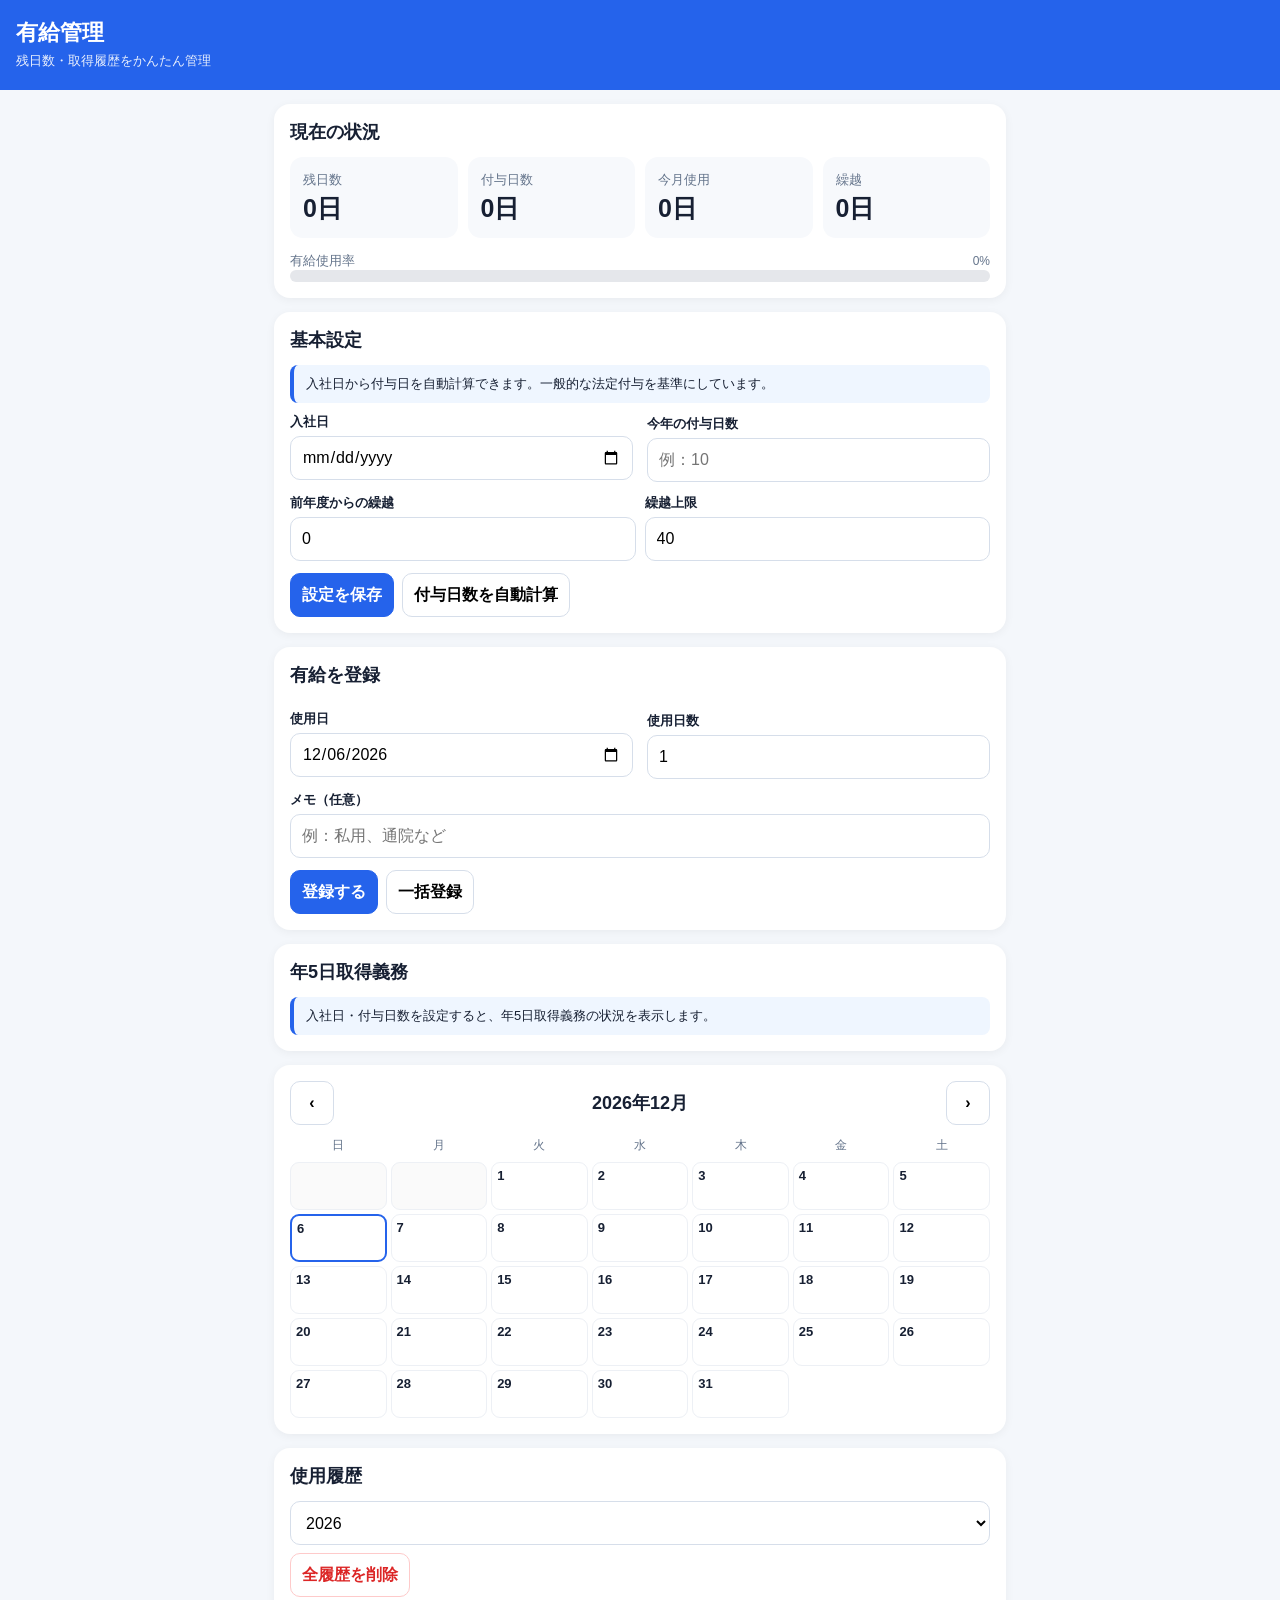
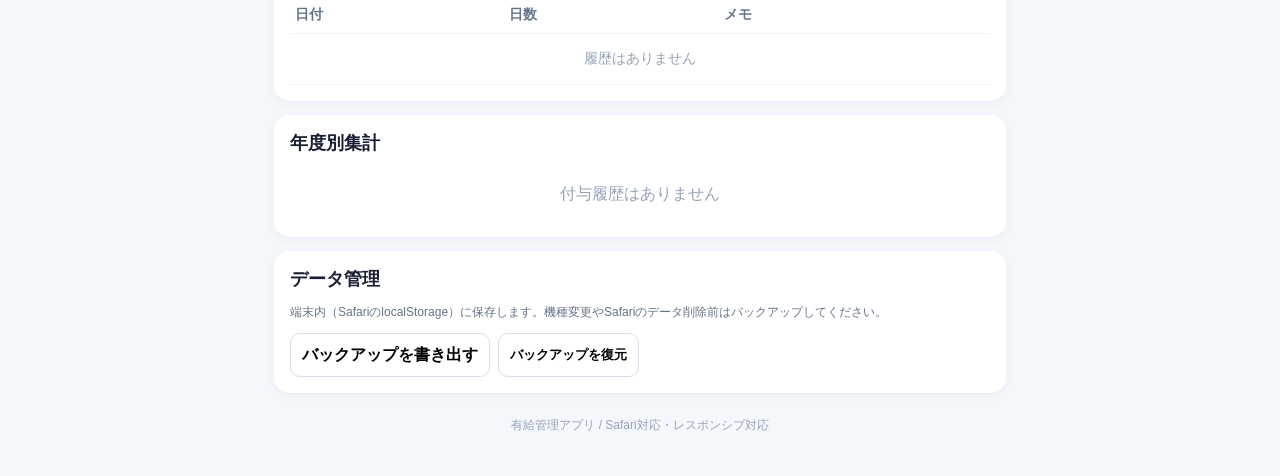
==== commit b0657ef8: "Update index.html" ====
--- a/index.html
+++ b/index.html
@@ -112,185 +112,238 @@
 <footer>有給管理アプリ / Safari対応・レスポンシブ対応</footer>
 </main>
 <script>
-const KEY="leaveAppDataV3";
+const KEY="leaveAppDataV4";
+
 const DEFAULT_DATA={
-  settings:{join:"",baseDays:0,carryIn:0,carryLimit:40,grantHistory:{}},
+  settings:{join:"",baseDays:0,carryIn:0,carryLimit:40},
+  grants:[],
   leaves:[]
 };
 
 function loadData(){
   try{
     const raw=JSON.parse(localStorage.getItem(KEY)||"null");
-    if(!raw) return structuredClone(DEFAULT_DATA);
-    raw.settings=raw.settings||{};
-    raw.settings.join=raw.settings.join||"";
-    raw.settings.baseDays=Math.max(0,Number(raw.settings.baseDays)||0);
-    raw.settings.carryLimit=Math.min(40,Math.max(0,Number(raw.settings.carryLimit)||40));
-    raw.settings.grantHistory=raw.settings.grantHistory||{};
-    raw.leaves=Array.isArray(raw.leaves)?raw.leaves:[];
-    return raw;
-  }catch{return structuredClone(DEFAULT_DATA)}
+    if(raw && raw.settings && Array.isArray(raw.leaves)){
+      raw.grants=Array.isArray(raw.grants)?raw.grants:[];
+      return raw;
+    }
+  }catch(e){}
+  return JSON.parse(JSON.stringify(DEFAULT_DATA));
 }
 let data=loadData();
 let view=new Date(); view.setDate(1);
 
 function save(){localStorage.setItem(KEY,JSON.stringify(data));}
-function fmt(n){n=Number(n)||0;return Number.isInteger(n)?String(n):n.toFixed(1).replace(/\.0$/,"")}
-function dateKey(d){return d.getFullYear()+"-"+String(d.getMonth()+1).padStart(2,"0")+"-"+String(d.getDate()).padStart(2,"0")}
-function todayKey(){let d=new Date();return d.getFullYear()+"-"+String(d.getMonth()+1).padStart(2,"0")+"-"+String(d.getDate()).padStart(2,"0")}
-function parseDate(s){return new Date(s+"T00:00:00")}
-function currentYear(){return new Date().getFullYear()}
-function validDate(s){return /^\d{4}-\d{2}-\d{2}$/.test(s)&&!Number.isNaN(parseDate(s).getTime())}
-function escapeHtml(s){return String(s).replace(/[&<>"']/g,c=>({"&":"&amp;","<":"&lt;",">":"&gt;",'"':"&quot;","'":"&#39;"}[c]))}
-
-function standardGrantForYear(y){
-  const s=data.settings,j=s.join?parseDate(s.join):null;
-  if(!j)return 0;
-  const anniversary=new Date(y,j.getMonth(),j.getDate());
-  if(anniversary>new Date(y,11,31))return 0;
-  const years=y-j.getFullYear();
+function fmt(n){n=Number(n)||0;return Number.isInteger(n)?String(n):Number(n).toFixed(1).replace(/\.0$/,'');}
+function parseDate(s){return new Date(s+"T00:00:00");}
+function dateKey(d){return d.getFullYear()+"-"+String(d.getMonth()+1).padStart(2,"0")+"-"+String(d.getDate()).padStart(2,"0");}
+function todayKey(){return dateKey(new Date());}
+function currentYear(){return new Date().getFullYear();}
+function weekdayJP(s){
+  if(!s) return "";
+  const d=parseDate(s), w=["日","月","火","水","木","金","土"];
+  return w[d.getDay()]+"曜日";
+}
+function displayDate(s){
+  if(!s)return "";
+  return s.replaceAll("-","/")+"（"+weekdayJP(s)+"）";
+}
+function addYearsClamped(date,years){
+  const d=new Date(date.getFullYear()+years,date.getMonth(),date.getDate());
+  // Handles leap-day safely.
+  if(d.getMonth()!==date.getMonth()){
+    d.setDate(0);
+  }
+  return d;
+}
+function nextGrantDate(grantDate){
+  return addYearsClamped(parseDate(grantDate),1);
+}
+function grantEndDate(grantDate){
+  const end=nextGrantDate(grantDate);
+  end.setDate(end.getDate()-1);
+  return end;
+}
+function inPeriod(date,grantDate){
+  const d=parseDate(date), start=parseDate(grantDate), end=grantEndDate(grantDate);
+  return d>=start && d<=end;
+}
+function leaveTotalInPeriod(grantDate){
+  return data.leaves.filter(x=>inPeriod(x.date,grantDate))
+    .reduce((a,x)=>a+Number(x.days||0),0);
+}
+function sortGrants(){
+  data.grants.sort((a,b)=>a.date.localeCompare(b.date));
+}
+function ensureGrantHistory(){
+  /*
+   * Grant history is generated from the employee's hire date and current settings.
+   * Existing manually stored grant records are preserved.
+   */
+  const s=data.settings;
+  if(!s.join || !Number(s.baseDays)) return;
+
+  const join=parseDate(s.join);
+  let first=new Date(join);
+  first.setMonth(first.getMonth()+6);
+
+  const now=new Date();
+  // Keep grant records through the current year and one future cycle.
+  const targetYear=now.getFullYear()+1;
+
+  let existing={};
+  data.grants.forEach(g=>existing[g.date]=g);
+
+  let d=new Date(first);
+  let idx=0;
+  while(d.getFullYear()<=targetYear && idx<30){
+    const k=dateKey(d);
+    if(!existing[k]){
+      const years=Math.max(0, d.getFullYear()-first.getFullYear());
+      // For the first grant use baseDays; subsequent grants use the statutory
+      // table when baseDays was auto-calculated, otherwise preserve baseDays.
+      let days=Number(s.baseDays)||0;
+      existing[k]={date:k,days:days};
+    }
+    d=nextGrantDate(k);
+    idx++;
+  }
+
+  data.grants=Object.values(existing).sort((a,b)=>a.date.localeCompare(b.date));
+}
+function getGrantForDate(date){
+  const candidates=data.grants.filter(g=>parseDate(g.date)<=parseDate(date));
+  return candidates.length?candidates[candidates.length-1]:null;
+}
+function getGrantByDate(date){return data.grants.find(g=>g.date===date)||null;}
+
+function calculateGrantRows(){
+  ensureGrantHistory();
+  sortGrants();
+
+  let previousCarry=0;
+  return data.grants.map((g,i)=>{
+    const grant=Number(g.days)||0;
+    const carry=Math.min(previousCarry,Number(data.settings.carryLimit)||40);
+    const total=grant+carry;
+    const used=leaveTotalInPeriod(g.date);
+    const remain=Math.max(0,total-used);
+
+    // Excel-style "義務残": if this grant is 10 days or more,
+    // 5 days must be acquired during the one-year period.
+    const obligationApplicable=grant>=10;
+    const obligationUsed=Math.min(5,used);
+    const obligationRemain=obligationApplicable?Math.max(0,5-obligationUsed):0;
+    const obligationStatus=!obligationApplicable?"対象外":obligationRemain===0?"終了":"未達成";
+
+    const row={
+      date:g.date, grant, carry, total, used, remain,
+      obligationApplicable, obligationUsed, obligationRemain, obligationStatus,
+      periodStart:g.date, periodEnd:dateKey(grantEndDate(g.date))
+    };
+    previousCarry=remain;
+    return row;
+  });
+}
+function getCurrentGrantRow(date=todayKey()){
+  const rows=calculateGrantRows();
+  let row=null;
+  rows.forEach(r=>{if(parseDate(r.date)<=parseDate(date))row=r;});
+  return row || null;
+}
+
+function autoGrant(){
+  const s=data.settings, j=s.join?parseDate(s.join):null;
+  if(!j){alert("先に入社日を入力してください。");return}
+
+  const now=new Date();
+  let years=now.getFullYear()-j.getFullYear()-
+    ((now.getMonth()<j.getMonth() || (now.getMonth()===j.getMonth()&&now.getDate()<j.getDate()))?1:0);
+
   const table=[10,11,12,14,16,18,20];
-  return table[Math.min(Math.max(years,0),6)];
-}
-
-function grantForYear(y){
-  if(y===currentYear())return Number(data.settings.baseDays)||0;
-  if(Object.prototype.hasOwnProperty.call(data.settings.grantHistory,String(y))){
-    return Math.max(0,Number(data.settings.grantHistory[y])||0);
-  }
-  return standardGrantForYear(y);
-}
-
-function usedInYear(y){
-  return data.leaves.filter(x=>parseDate(x.date).getFullYear()===y)
-    .reduce((a,x)=>a+(Number(x.days)||0),0);
-}
-
-/*
-  年度ごとの残日数を計算。
-  「前年の残日数」を翌年度へ繰り越し、繰越上限を適用する。
-  現年度については設定画面の carryIn が保存済みならそれを優先する。
-*/
-function yearInfo(y){
-  const start=data.settings.join?parseDate(data.settings.join):null;
-  if(!start||Number.isNaN(start.getTime()))return {grant:grantForYear(y),carry:0,used:usedInYear(y),remain:Math.max(0,grantForYear(y)-usedInYear(y)),total:grantForYear(y)};
-
-  const first=start.getFullYear();
-  if(y<first)return {grant:0,carry:0,used:0,remain:0,total:0};
-
-  let carry=0;
-  for(let yr=first;yr<=y;yr++){
-    const grant=grantForYear(yr);
-    const used=usedInYear(yr);
-    if(yr===first){
-      carry=0;
-    }else if(yr===currentYear() && Number(data.settings.carryIn)>0){
-      // 現年度だけは、保存済みの前年繰越を使用
-      carry=Math.min(Number(data.settings.carryIn)||0,Number(data.settings.carryLimit)||40);
-    }else{
-      // 前年度の「その年度末残」を繰り越す
-      const prevRemain=Math.max(0,grantForYear(yr-1)+carry-usedInYear(yr-1));
-      carry=Math.min(prevRemain,Number(data.settings.carryLimit)||40);
-    }
-    if(yr===y){
-      const total=grant+carry;
-      const remain=Math.max(0,total-used);
-      return {grant,carry,used,remain,total};
-    }
-  }
-  return {grant:0,carry:0,used:0,remain:0,total:0};
-}
-
-function autoGrant(){
-  const s=data.settings,j=s.join?parseDate(s.join):null;
-  if(!j){alert("先に入社日を入力してください。");return}
-  const y=currentYear();
-  s.baseDays=standardGrantForYear(y);
+  s.baseDays=table[Math.min(Math.max(years,0),6)];
+
   document.getElementById("baseDays").value=s.baseDays;
-  // 現年度の前年繰越を自動計算
-  s.carryIn=calculateAutoCarry(y);
-  document.getElementById("carryIn").value=fmt(s.carryIn);
-  saveSettings(false);
-  alert("今年の付与日数と前年度からの繰越を自動計算しました。");
-}
-
-function calculateAutoCarry(y){
-  if(y<=1)return 0;
-  const prev=yearInfo(y-1);
-  return Math.min(Math.max(0,prev.remain),Number(data.settings.carryLimit)||40);
-}
-
-function saveSettings(showAlert=true){
-  const join=document.getElementById("join").value;
-  const base=Math.max(0,Number(document.getElementById("baseDays").value)||0);
-  const limit=Math.min(40,Math.max(0,Number(document.getElementById("carryLimit").value)||40));
-
-  data.settings.join=join;
-  data.settings.baseDays=base;
-  data.settings.carryLimit=limit;
-
-  // 現年度の付与日数を履歴にも保存
-  data.settings.grantHistory[String(currentYear())]=base;
-
-  // 「自動計算」だけでなく、設定保存時にも前年繰越を更新
-  data.settings.carryIn=Math.min(calculateAutoCarry(currentYear()),limit);
-
-  save();
-  render();
-  if(showAlert)alert("設定を保存しました。前年度の残日数から繰越を自動計算しました。");
+  saveSettings();
+}
+
+function saveSettings(){
+  data.settings.join=document.getElementById("join").value;
+  data.settings.baseDays=Math.max(0,Number(document.getElementById("baseDays").value)||0);
+  data.settings.carryLimit=Math.min(40,Math.max(0,Number(document.getElementById("carryLimit").value)||40));
+
+  ensureGrantHistory();
+  const current=getCurrentGrantRow();
+  data.settings.carryIn=current?current.carry:0;
+
+  save();render();
 }
 
 function addLeave(){
   const d=document.getElementById("useDate").value;
   const days=Number(document.getElementById("useDays").value);
   const memo=document.getElementById("memo").value.trim();
-  if(!validDate(d)||!days||days<0.5){alert("使用日と日数を正しく入力してください。");return}
-
-  const y=parseDate(d).getFullYear();
-  const info=yearInfo(y);
-  if(days>info.remain){
-    alert(`${y}年度の残日数は${fmt(info.remain)}日です。これを超える登録はできません。`);
+
+  if(!d||!days||days<0.5){
+    alert("使用日と日数を入力してください。");
+    return;
+  }
+
+  const grant=getGrantForDate(d);
+  if(!grant){
+    alert("使用日の時点で有効な付与日がありません。先に入社日と付与日数を設定してください。");
+    return;
+  }
+
+  const rows=calculateGrantRows();
+  const row=rows.find(r=>r.date===grant.date);
+  const currentUsed=leaveTotalInPeriod(grant.date);
+
+  if(days>Math.max(0,row.total-currentUsed)){
+    alert("その付与期間の残日数を超える登録はできません。");
     return;
   }
 
   data.leaves.push({date:d,days,memo});
   data.leaves.sort((a,b)=>a.date.localeCompare(b.date));
   save();
+
   document.getElementById("memo").value="";
   render();
-  alert(`${d.replaceAll("-","/")} に ${fmt(days)}日を登録しました。使用履歴にも反映されています。`);
 }
 
 function bulkOpen(){
   document.getElementById("bulkCard").style.display="block";
   document.getElementById("bulkText").focus();
 }
-
-function normalizeBulkDate(x){
+function normalizeDate(x){
   x=x.trim().replaceAll("/","-");
   const m=x.match(/^(\d{4})-(\d{1,2})-(\d{1,2})$/);
   if(!m)return null;
   const y=Number(m[1]),mo=Number(m[2]),d=Number(m[3]);
-  const s=y+"-"+String(mo).padStart(2,"0")+"-"+String(d).padStart(2,"0");
-  return validDate(s)?s:null;
-}
-
+  const dt=new Date(y,mo-1,d);
+  if(dt.getFullYear()!==y||dt.getMonth()!==mo-1||dt.getDate()!==d)return null;
+  return y+"-"+String(mo).padStart(2,"0")+"-"+String(d).padStart(2,"0");
+}
 function addBulk(){
-  const input=document.getElementById("bulkText").value;
-  const dates=input.split(/[,，\n\s]+/).map(normalizeBulkDate).filter(Boolean);
-  if(!dates.length){alert("有効な日付を入力してください。");return}
-
-  // 同じ日付が入力された場合も、その件数分の1日として計算
-  const needByYear={};
-  dates.forEach(d=>{
-    const y=parseDate(d).getFullYear();
-    needByYear[y]=(needByYear[y]||0)+1;
-  });
-
-  for(const y of Object.keys(needByYear)){
-    const info=yearInfo(Number(y));
-    if(needByYear[y]>info.remain){
-      alert(`${y}年度の残日数は${fmt(info.remain)}日です。${needByYear[y]}日分は登録できません。`);
+  const dates=document.getElementById("bulkText").value
+    .split(/[,，\n\s]+/).map(normalizeDate).filter(Boolean);
+
+  if(!dates.length){alert("日付を入力してください。");return}
+
+  const rows=calculateGrantRows();
+  const projected={};
+  for(const d of dates){
+    const grant=getGrantForDate(d);
+    if(!grant){
+      alert(displayDate(d)+" は有効な付与期間がありません。");
+      return;
+    }
+    projected[grant.date]=(projected[grant.date]||0)+1;
+    const row=rows.find(r=>r.date===grant.date);
+    const already=leaveTotalInPeriod(grant.date);
+    if(already+projected[grant.date]>row.total){
+      alert(displayDate(d)+" を登録すると残日数を超えます。");
       return;
     }
   }
@@ -298,59 +351,59 @@
   dates.forEach(d=>data.leaves.push({date:d,days:1,memo:""}));
   data.leaves.sort((a,b)=>a.date.localeCompare(b.date));
   save();
+
   document.getElementById("bulkText").value="";
   document.getElementById("bulkCard").style.display="none";
   render();
-  alert(`${dates.length}件を使用履歴に登録しました。`);
 }
 
 function removeLeave(i){
   if(confirm("この履歴を削除しますか？")){
-    data.leaves.splice(i,1);
-    save();render();
-  }
-}
-
+    data.leaves.splice(i,1);save();render();
+  }
+}
 function clearAll(){
   if(confirm("すべての使用履歴を削除しますか？")){
     data.leaves=[];save();render();
   }
 }
-
 function monthUsed(){
   const y=currentYear(),m=new Date().getMonth()+1;
   return data.leaves.filter(x=>{
     const d=parseDate(x.date);
     return d.getFullYear()===y&&d.getMonth()+1===m;
-  }).reduce((a,x)=>a+(Number(x.days)||0),0);
+  }).reduce((a,x)=>a+Number(x.days),0);
 }
 
 function renderCalendar(){
-  const y=view.getFullYear(),m=view.getMonth(),first=new Date(y,m,1),last=new Date(y,m+1,0);
+  const y=view.getFullYear(),m=view.getMonth();
+  const first=new Date(y,m,1),last=new Date(y,m+1,0);
   document.getElementById("calTitle").textContent=y+"年"+(m+1)+"月";
-  let h=["日","月","火","水","木","金","土"].map(x=>`<div class="dow">${x}</div>`).join("");
+
+  let h=["日","月","火","水","木","金","土"]
+    .map(x=>`<div class="dow">${x}</div>`).join("");
+
   for(let i=0;i<first.getDay();i++)h+=`<div class="day muted"></div>`;
+
   for(let n=1;n<=last.getDate();n++){
     const k=y+"-"+String(m+1).padStart(2,"0")+"-"+String(n).padStart(2,"0");
     const items=data.leaves.filter(x=>x.date===k);
-    h+=`<div class="day ${k===todayKey()?"today ":""}${items.length?"used":""}"><b>${n}</b>${items.map(x=>`<span class="mark">休 ${fmt(x.days)}日</span>`).join("")}</div>`;
+    h+=`<div class="day ${k===todayKey()?"today ":""}${items.length?"used":""}">
+      <b>${n}</b>${items.map(x=>`<span class="mark">休 ${fmt(x.days)}日</span>`).join("")}</div>`;
   }
   document.getElementById("calendar").innerHTML=h;
 }
-
-function moveMonth(n){view.setMonth(view.getMonth()+n);renderCalendar()}
-
-function weekdayJa(s){
-  const w=["日","月","火","水","木","金","土"];
-  return w[parseDate(s).getDay()];
-}
+function moveMonth(n){view.setMonth(view.getMonth()+n);renderCalendar();}
 
 function renderHistory(){
-  const ys=[...new Set([currentYear(),...data.leaves.map(x=>parseDate(x.date).getFullYear())])]
-    .sort((a,b)=>b-a);
+  const years=[...new Set([
+    currentYear(),
+    ...data.leaves.map(x=>parseDate(x.date).getFullYear())
+  ])].sort((a,b)=>b-a);
+
   const sel=document.getElementById("historyYear"),old=sel.value;
-  sel.innerHTML=ys.map(y=>`<option>${y}</option>`).join("");
-  if(ys.includes(Number(old)))sel.value=old;
+  sel.innerHTML=years.map(y=>`<option>${y}</option>`).join("");
+  if(years.includes(Number(old)))sel.value=old;
 
   const y=Number(sel.value)||currentYear();
   const rows=data.leaves.map((x,i)=>({...x,i}))
@@ -358,141 +411,66 @@
     .sort((a,b)=>b.date.localeCompare(a.date));
 
   document.getElementById("history").innerHTML=rows.length?
-    rows.map(x=>`<tr><td>${x.date.replaceAll("-","/")}（${weekdayJa(x.date)}）</td><td>${fmt(x.days)}日</td><td>${escapeHtml(x.memo||"")}</td><td><button class="danger" onclick="removeLeave(${x.i})">削除</button></td></tr>`).join(""):
+    rows.map(x=>`<tr><td>${displayDate(x.date)}</td><td>${fmt(x.days)}日</td><td>${escapeHtml(x.memo||"")}</td><td><button class="danger" onclick="removeLeave(${x.i})">削除</button></td></tr>`).join(""):
     `<tr><td colspan="4" class="empty">履歴はありません</td></tr>`;
 }
 
 function renderYearSummary(){
-  const start=data.settings.join?parseDate(data.settings.join):null;
-  const years=[...new Set([
-    currentYear(),
-    ...(start?[...Array(Math.max(0,currentYear()-start.getFullYear()+1))].map((_,i)=>start.getFullYear()+i):[]),
-    ...data.leaves.map(x=>parseDate(x.date).getFullYear())
-  ])].sort((a,b)=>b-a);
-
-  document.getElementById("yearSummary").innerHTML=years.map(y=>{
-    const info=yearInfo(y);
-    const pct=info.total?Math.min(100,info.used/info.total*100):0;
-    return `<div style="margin:12px 0">
-      <div class="row"><b>${y}年</b><span class="grow"></span>
-      付与 ${fmt(info.grant)}日 / 繰越 ${fmt(info.carry)}日 / 使用 ${fmt(info.used)}日 / 残 ${fmt(info.remain)}日</div>
-      <div class="bar"><i style="width:${pct}%"></i></div>
-    </div>`;
-  }).join("");
-}
-
-function updateWeekdays(){
-  const join=document.getElementById("join").value;
-  const use=document.getElementById("useDate").value;
-  document.getElementById("joinWeekday").textContent=validDate(join)?`（${weekdayJa(join)}曜日）`:"";
-  document.getElementById("useWeekday").textContent=validDate(use)?`（${weekdayJa(use)}曜日）`:"";
-}
-
-function addYearsDate(s, years){
-  const d=parseDate(s);
-  const r=new Date(d.getFullYear()+years,d.getMonth(),d.getDate());
-  if(r.getMonth()!==d.getMonth()) r.setDate(0);
-  return r;
-}
-
-// 入社日から法定の付与日を計算します。
-// 初回付与は入社6か月後、その後は1年ごとです。
-function statutoryGrantDate(join, serviceYears){
-  const j=parseDate(join);
-  if(!validDate(join)) return null;
-  if(serviceYears===0){
-    const d=new Date(j.getFullYear(),j.getMonth()+6,j.getDate());
-    return d;
-  }
-  const d=new Date(j.getFullYear()+serviceYears+1,j.getMonth()+6,j.getDate());
-  return d;
-}
-
-function grantDaysByServiceYears(serviceYears){
-  const table=[10,11,12,14,16,18,20];
-  return table[Math.min(Math.max(serviceYears,0),6)];
-}
-
-// 現在日を基準に、直近の「10日以上付与された基準日」を求めます。
-function latestStatutoryGrant(){
-  const join=data.settings.join;
-  if(!validDate(join)) return null;
-  const today=new Date();
-  let latest=null;
-  for(let years=0;years<=20;years++){
-    const d=statutoryGrantDate(join,years);
-    if(!d) continue;
-    if(d<=today){
-      latest={date:d,days:grantDaysByServiceYears(years),serviceYears:years};
-    }else{
-      break;
-    }
-  }
-  return latest;
-}
-
-function fiveDayDutyInfo(){
-  const latest=latestStatutoryGrant();
-  if(!latest || latest.days<10) return null;
-
-  // 年5日取得義務の対象期間は「付与された基準日から1年間」。
-  // 暦年や入社日から1年間ではありません。
-  const startDate=new Date(latest.date);
-  const endDate=new Date(latest.date.getFullYear()+1,latest.date.getMonth(),latest.date.getDate()-1);
-  const sk=dateKey(startDate);
-  const ek=dateKey(endDate);
-
-  // 対象期間内の実際の取得日だけをカウントします。
-  // 今年の年度集計値や繰越値はここには加算しません。
-  const used=data.leaves
-    .filter(x=>validDate(x.date) && x.date>=sk && x.date<=ek)
-    .reduce((a,x)=>a+(Number(x.days)||0),0);
-
-  const remain=Math.max(0,5-used);
-  const today=new Date(todayKey()+"T00:00:00");
-  const daysLeft=Math.max(0,Math.ceil((endDate-today)/86400000));
-  return {start:sk,end:ek,used,remain,daysLeft,grant:latest.days};
-}
-
-function renderFiveDayDuty(){
-  const el=document.getElementById("fiveDayDuty"), info=fiveDayDutyInfo();
-  if(!info){
-    el.textContent="年5日取得義務の対象になる付与（原則10日以上）が確認できません。";
-    return;
-  }
-  const status=info.remain===0
-    ?"必要な5日分を取得済みです。"
-    :(info.daysLeft<=30
-      ?`あと${fmt(info.remain)}日必要です。期間終了まで${info.daysLeft}日なので、早めの取得をおすすめします。`
-      :`あと${fmt(info.remain)}日必要です。`);
-  el.innerHTML=`基準日：${info.start.replaceAll("-","/")}（${weekdayJa(info.start)}）<br>対象期間：${info.start.replaceAll("-","/")}（${weekdayJa(info.start)}）～${info.end.replaceAll("-","/")}（${weekdayJa(info.end)}）<br>この期間の取得実績：<b>${fmt(info.used)}日</b> / 5日<br>${status}<div class="small" style="margin-top:6px">※対象期間は、10日以上の年次有給休暇が付与された基準日から1年間です。繰越残日数そのものは年5日の取得実績には加算しません。</div>`;
+  const rows=calculateGrantRows();
+  document.getElementById("yearSummary").innerHTML=rows.length?
+    rows.slice().reverse().map(r=>{
+      const pct=r.total?Math.min(100,r.used/r.total*100):0;
+      return `<div style="margin:12px 0">
+        <div class="row"><b>${displayDate(r.date)} 付与</b><span class="grow"></span>${fmt(r.used)}日使用 / 残${fmt(r.remain)}日</div>
+        <div class="small">前年繰越 ${fmt(r.carry)}日 ＋ 付与 ${fmt(r.grant)}日 ＝ ${fmt(r.total)}日
+          ｜対象期間 ${displayDate(r.periodStart)} ～ ${displayDate(r.periodEnd)}
+          ｜年5日義務：${r.obligationApplicable?(fmt(r.obligationUsed)+"日取得 / 義務残 "+fmt(r.obligationRemain)+"日（"+r.obligationStatus+"）"):"対象外"}</div>
+        <div class="bar"><i style="width:${pct}%"></i></div>
+      </div>`;
+    }).join(""):
+    `<div class="empty">付与履歴はありません</div>`;
+}
+
+function escapeHtml(s){
+  return s.replace(/[&<>"']/g,c=>({"&":"&amp;","<":"&lt;",">":"&gt;",'"':"&quot;","'":"&#39;"}[c]));
 }
 
 function render(){
-  const y=currentYear(),info=yearInfo(y);
-  const rate=info.total?Math.min(100,info.used/info.total*100):0;
-  document.getElementById("remain").textContent=fmt(info.remain)+"日";
-  document.getElementById("grant").textContent=fmt(info.grant)+"日";
+  ensureGrantHistory();
+  const row=getCurrentGrantRow();
+
+  const remain=row?row.remain:0;
+  const grant=row?row.grant:Number(data.settings.baseDays)||0;
+  const carry=row?row.carry:0;
+  const total=row?row.total:grant+carry;
+  const used=row?row.used:0;
+  const rate=total?Math.min(100,used/total*100):0;
+
+  document.getElementById("remain").textContent=fmt(remain)+"日";
+  document.getElementById("grant").textContent=fmt(grant)+"日";
   document.getElementById("monthUsed").textContent=fmt(monthUsed())+"日";
-  document.getElementById("carry").textContent=fmt(info.carry)+"日";
+  document.getElementById("carry").textContent=fmt(carry)+"日";
   document.getElementById("rate").textContent=Math.round(rate)+"%";
   document.getElementById("rateBar").style.width=rate+"%";
 
   document.getElementById("join").value=data.settings.join||"";
   document.getElementById("baseDays").value=data.settings.baseDays||"";
-  document.getElementById("carryIn").value=fmt(data.settings.carryIn||0);
+  document.getElementById("carryIn").value=carry;
   document.getElementById("carryLimit").value=data.settings.carryLimit??40;
 
-  renderCalendar();renderHistory();renderYearSummary();updateWeekdays();renderFiveDayDuty();
+  renderCalendar();
+  renderHistory();
+  renderYearSummary();
 }
 
 function exportData(){
   const blob=new Blob([JSON.stringify(data,null,2)],{type:"application/json"});
   const a=document.createElement("a");
-  a.href=URL.createObjectURL(blob);a.download="有給管理バックアップ.json";a.click();
-  setTimeout(()=>URL.revokeObjectURL(a.href),1000);
-}
-
+  a.href=URL.createObjectURL(blob);
+  a.download="有給管理バックアップ.json";
+  a.click();
+  URL.revokeObjectURL(a.href);
+}
 function importData(e){
   const f=e.target.files[0];if(!f)return;
   const r=new FileReader();
@@ -500,21 +478,13 @@
     try{
       const x=JSON.parse(r.result);
       if(!x.settings||!Array.isArray(x.leaves))throw 0;
-      data=x;
-      data.settings.grantHistory=data.settings.grantHistory||{};
-      data.settings.carryLimit=Math.min(40,Math.max(0,Number(data.settings.carryLimit)||40));
-      // 旧V2データも履歴を維持したまま読み込む
-      data.settings.carryIn=Math.max(0,Number(data.settings.carryIn)||0);
-      data.settings.baseDays=Math.max(0,Number(data.settings.baseDays)||0);
-      save();render();alert("復元しました。");
-    }catch{alert("バックアップファイルを読み込めませんでした。")}
+      x.grants=Array.isArray(x.grants)?x.grants:[];
+      data=x;save();render();alert("復元しました。");
+    }catch{alert("バックアップファイルを読み込めませんでした。");}
   };
   r.readAsText(f);e.target.value="";
 }
-
 document.getElementById("useDate").value=todayKey();
-document.getElementById("join").addEventListener("change",updateWeekdays);
-document.getElementById("useDate").addEventListener("change",updateWeekdays);
 render();
 </script></script>
 </body>
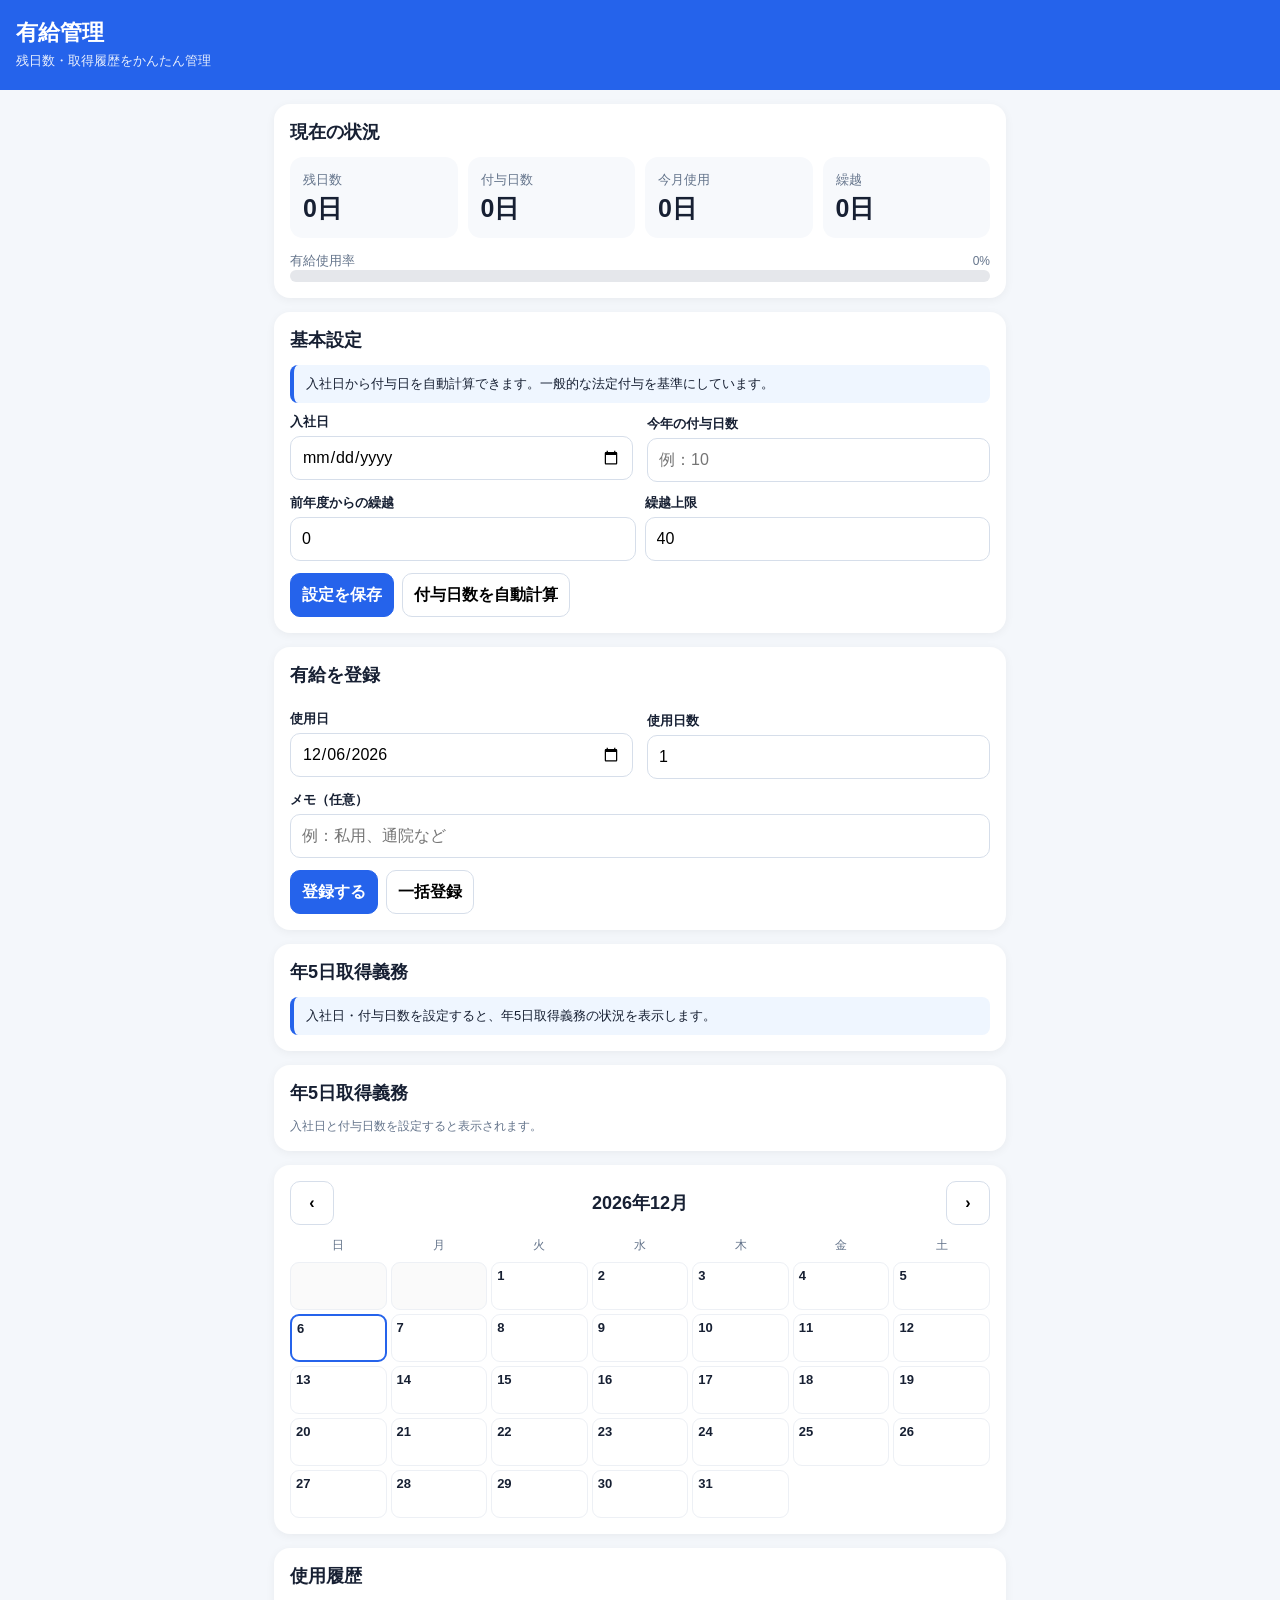
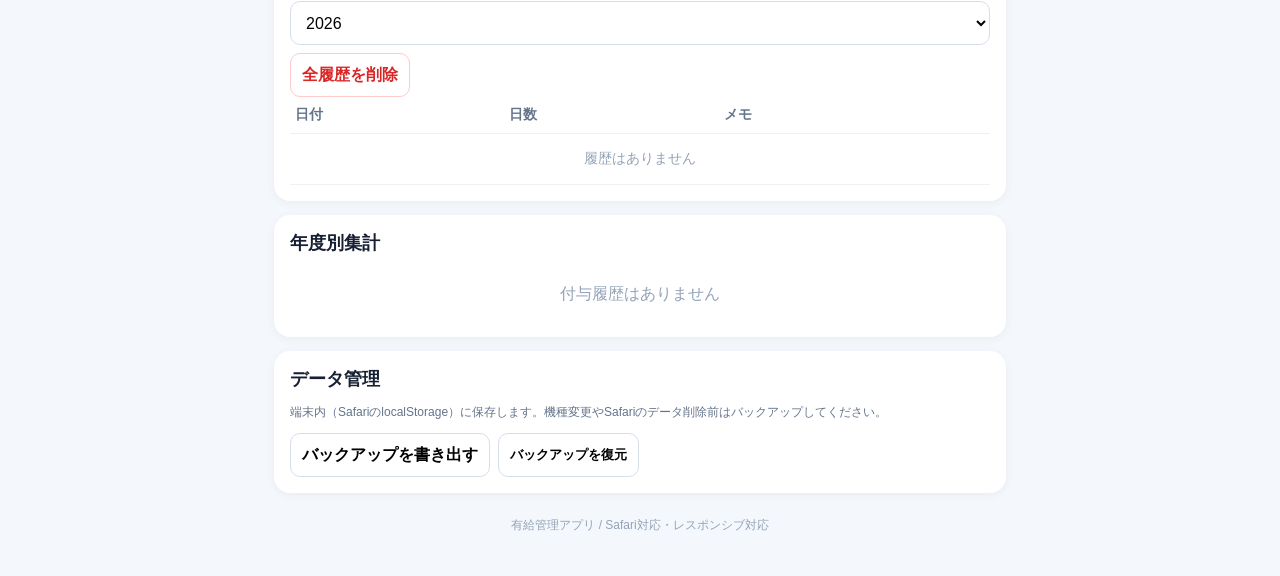
==== commit 91a8d5e1: "Update index.html" ====
--- a/index.html
+++ b/index.html
@@ -81,6 +81,11 @@
 <div id="fiveDayDuty" class="notice">入社日・付与日数を設定すると、年5日取得義務の状況を表示します。</div>
 </section>
 
+<section class="card">
+<h2>年5日取得義務</h2>
+<div id="obligationStatus"></div>
+</section>
+
 <section class="card" id="bulkCard" style="display:none">
 <h2>一括登録</h2>
 <div class="small">日付をカンマ・改行区切りで入力できます。例：2026/09/10, 2026/09/11</div>
@@ -112,8 +117,7 @@
 <footer>有給管理アプリ / Safari対応・レスポンシブ対応</footer>
 </main>
 <script>
-const KEY="leaveAppDataV4";
-
+const KEY="leaveAppDataV5";
 const DEFAULT_DATA={
   settings:{join:"",baseDays:0,carryIn:0,carryLimit:40},
   grants:[],
@@ -123,7 +127,7 @@
 function loadData(){
   try{
     const raw=JSON.parse(localStorage.getItem(KEY)||"null");
-    if(raw && raw.settings && Array.isArray(raw.leaves)){
+    if(raw&&raw.settings&&Array.isArray(raw.leaves)){
       raw.grants=Array.isArray(raw.grants)?raw.grants:[];
       return raw;
     }
@@ -134,136 +138,176 @@
 let view=new Date(); view.setDate(1);
 
 function save(){localStorage.setItem(KEY,JSON.stringify(data));}
-function fmt(n){n=Number(n)||0;return Number.isInteger(n)?String(n):Number(n).toFixed(1).replace(/\.0$/,'');}
+function fmt(n){
+  n=Number(n)||0;
+  return Number.isInteger(n)?String(n):Number(n).toFixed(1).replace(/\.0$/,'');
+}
 function parseDate(s){return new Date(s+"T00:00:00");}
-function dateKey(d){return d.getFullYear()+"-"+String(d.getMonth()+1).padStart(2,"0")+"-"+String(d.getDate()).padStart(2,"0");}
+function dateKey(d){
+  return d.getFullYear()+"-"+String(d.getMonth()+1).padStart(2,"0")+"-"+String(d.getDate()).padStart(2,"0");
+}
 function todayKey(){return dateKey(new Date());}
 function currentYear(){return new Date().getFullYear();}
+
 function weekdayJP(s){
-  if(!s) return "";
-  const d=parseDate(s), w=["日","月","火","水","木","金","土"];
-  return w[d.getDay()]+"曜日";
+  if(!s)return "";
+  return ["日","月","火","水","木","金","土"][parseDate(s).getDay()]+"曜日";
 }
 function displayDate(s){
-  if(!s)return "";
-  return s.replaceAll("-","/")+"（"+weekdayJP(s)+"）";
+  return s ? s.replaceAll("-","/")+"（"+weekdayJP(s)+"）" : "";
 }
 function addYearsClamped(date,years){
   const d=new Date(date.getFullYear()+years,date.getMonth(),date.getDate());
-  // Handles leap-day safely.
-  if(d.getMonth()!==date.getMonth()){
-    d.setDate(0);
-  }
+  if(d.getMonth()!==date.getMonth())d.setDate(0);
   return d;
 }
-function nextGrantDate(grantDate){
-  return addYearsClamped(parseDate(grantDate),1);
+function nextGrantDate(dateOrString){
+  const d=typeof dateOrString==="string"?parseDate(dateOrString):dateOrString;
+  return addYearsClamped(d,1);
 }
 function grantEndDate(grantDate){
-  const end=nextGrantDate(grantDate);
-  end.setDate(end.getDate()-1);
-  return end;
+  const d=nextGrantDate(grantDate);
+  d.setDate(d.getDate()-1);
+  return d;
 }
 function inPeriod(date,grantDate){
-  const d=parseDate(date), start=parseDate(grantDate), end=grantEndDate(grantDate);
-  return d>=start && d<=end;
+  const d=parseDate(date);
+  return d>=parseDate(grantDate)&&d<=grantEndDate(grantDate);
 }
 function leaveTotalInPeriod(grantDate){
   return data.leaves.filter(x=>inPeriod(x.date,grantDate))
     .reduce((a,x)=>a+Number(x.days||0),0);
 }
-function sortGrants(){
-  data.grants.sort((a,b)=>a.date.localeCompare(b.date));
-}
+
+/*
+ * Excel方式:
+ * 付与日を基準に1年間を1つの管理期間とする。
+ * 各付与の残日数 = 当該付与日数 + 前回期間の残日数 - 当該期間の取得日数
+ * 次年度の繰越 = 前年度の残日数（上限40日）
+ */
 function ensureGrantHistory(){
-  /*
-   * Grant history is generated from the employee's hire date and current settings.
-   * Existing manually stored grant records are preserved.
-   */
   const s=data.settings;
-  if(!s.join || !Number(s.baseDays)) return;
+  if(!s.join)return;
 
   const join=parseDate(s.join);
-  let first=new Date(join);
+  const first=new Date(join);
   first.setMonth(first.getMonth()+6);
 
   const now=new Date();
-  // Keep grant records through the current year and one future cycle.
   const targetYear=now.getFullYear()+1;
 
-  let existing={};
-  data.grants.forEach(g=>existing[g.date]=g);
-
+  const oldByDate={};
+  data.grants.forEach(g=>{
+    if(g&&g.date)oldByDate[g.date]=g;
+  });
+
+  const table=[10,11,12,14,16,18,20];
+  const generated=[];
   let d=new Date(first);
-  let idx=0;
-  while(d.getFullYear()<=targetYear && idx<30){
+  let count=0;
+
+  while(d.getFullYear()<=targetYear&&count<30){
     const k=dateKey(d);
-    if(!existing[k]){
-      const years=Math.max(0, d.getFullYear()-first.getFullYear());
-      // For the first grant use baseDays; subsequent grants use the statutory
-      // table when baseDays was auto-calculated, otherwise preserve baseDays.
-      let days=Number(s.baseDays)||0;
-      existing[k]={date:k,days:days};
-    }
-    d=nextGrantDate(k);
-    idx++;
-  }
-
-  data.grants=Object.values(existing).sort((a,b)=>a.date.localeCompare(b.date));
-}
-function getGrantForDate(date){
-  const candidates=data.grants.filter(g=>parseDate(g.date)<=parseDate(date));
-  return candidates.length?candidates[candidates.length-1]:null;
-}
-function getGrantByDate(date){return data.grants.find(g=>g.date===date)||null;}
+
+    // 法定付与日数を基準にする。既存データの「days」も尊重する。
+    const days=oldByDate[k]&&Number(oldByDate[k].days)>0
+      ?Number(oldByDate[k].days)
+      :table[Math.min(count,table.length-1)];
+
+    generated.push({date:k,days});
+    d=nextGrantDate(d);
+    count++;
+  }
+
+  // 手動で存在していた付与履歴も失わない
+  Object.keys(oldByDate).forEach(k=>{
+    if(!generated.some(g=>g.date===k))generated.push(oldByDate[k]);
+  });
+
+  data.grants=generated.sort((a,b)=>a.date.localeCompare(b.date));
+}
 
 function calculateGrantRows(){
   ensureGrantHistory();
-  sortGrants();
-
-  let previousCarry=0;
-  return data.grants.map((g,i)=>{
+
+  const limit=Math.min(40,Math.max(0,Number(data.settings.carryLimit)||40));
+  let previousRemain=0;
+
+  return data.grants.map((g,index)=>{
     const grant=Number(g.days)||0;
-    const carry=Math.min(previousCarry,Number(data.settings.carryLimit)||40);
+    const carry=index===0?0:Math.min(previousRemain,limit);
     const total=grant+carry;
     const used=leaveTotalInPeriod(g.date);
     const remain=Math.max(0,total-used);
 
-    // Excel-style "義務残": if this grant is 10 days or more,
-    // 5 days must be acquired during the one-year period.
+    // 年10日以上付与された場合のみ、基準日から1年間の5日取得義務対象
     const obligationApplicable=grant>=10;
-    const obligationUsed=Math.min(5,used);
+    const obligationUsed=obligationApplicable?Math.min(5,used):0;
     const obligationRemain=obligationApplicable?Math.max(0,5-obligationUsed):0;
-    const obligationStatus=!obligationApplicable?"対象外":obligationRemain===0?"終了":"未達成";
 
     const row={
-      date:g.date, grant, carry, total, used, remain,
-      obligationApplicable, obligationUsed, obligationRemain, obligationStatus,
-      periodStart:g.date, periodEnd:dateKey(grantEndDate(g.date))
+      date:g.date,
+      grant,
+      carry,
+      total,
+      used,
+      remain,
+      periodStart:g.date,
+      periodEnd:dateKey(grantEndDate(g.date)),
+      obligationApplicable,
+      obligationUsed,
+      obligationRemain,
+      obligationStatus:!obligationApplicable?"対象外":obligationRemain===0?"達成":"未達成"
     };
-    previousCarry=remain;
+
+    previousRemain=remain;
     return row;
   });
 }
+
 function getCurrentGrantRow(date=todayKey()){
   const rows=calculateGrantRows();
-  let row=null;
-  rows.forEach(r=>{if(parseDate(r.date)<=parseDate(date))row=r;});
-  return row || null;
+  let current=null;
+  rows.forEach(r=>{
+    if(parseDate(r.date)<=parseDate(date))current=r;
+  });
+  return current;
+}
+function getGrantForDate(date){
+  const rows=calculateGrantRows();
+  let current=null;
+  rows.forEach(r=>{
+    if(parseDate(r.date)<=parseDate(date))current=r;
+  });
+  return current;
 }
 
 function autoGrant(){
-  const s=data.settings, j=s.join?parseDate(s.join):null;
-  if(!j){alert("先に入社日を入力してください。");return}
-
+  const s=data.settings;
+  if(!s.join){
+    alert("先に入社日を入力してください。");
+    return;
+  }
+
+  const j=parseDate(s.join);
   const now=new Date();
-  let years=now.getFullYear()-j.getFullYear()-
-    ((now.getMonth()<j.getMonth() || (now.getMonth()===j.getMonth()&&now.getDate()<j.getDate()))?1:0);
+  const years=now.getFullYear()-j.getFullYear()-
+    ((now.getMonth()<j.getMonth()||
+      (now.getMonth()===j.getMonth()&&now.getDate()<j.getDate()))?1:0);
 
   const table=[10,11,12,14,16,18,20];
   s.baseDays=table[Math.min(Math.max(years,0),6)];
 
   document.getElementById("baseDays").value=s.baseDays;
+  ensureGrantHistory();
+
+  // 現在の付与期間の付与日数を設定値と一致させる
+  const current=getCurrentGrantRow();
+  if(current){
+    const g=data.grants.find(x=>x.date===current.date);
+    if(g)g.days=s.baseDays;
+  }
+
   saveSettings();
 }
 
@@ -273,10 +317,16 @@
   data.settings.carryLimit=Math.min(40,Math.max(0,Number(document.getElementById("carryLimit").value)||40));
 
   ensureGrantHistory();
+
   const current=getCurrentGrantRow();
-  data.settings.carryIn=current?current.carry:0;
-
-  save();render();
+  if(current){
+    const g=data.grants.find(x=>x.date===current.date);
+    if(g)g.days=data.settings.baseDays;
+    data.settings.carryIn=current.carry;
+  }
+
+  save();
+  render();
 }
 
 function addLeave(){
@@ -289,17 +339,14 @@
     return;
   }
 
-  const grant=getGrantForDate(d);
-  if(!grant){
+  const row=getGrantForDate(d);
+  if(!row){
     alert("使用日の時点で有効な付与日がありません。先に入社日と付与日数を設定してください。");
     return;
   }
 
-  const rows=calculateGrantRows();
-  const row=rows.find(r=>r.date===grant.date);
-  const currentUsed=leaveTotalInPeriod(grant.date);
-
-  if(days>Math.max(0,row.total-currentUsed)){
+  const used=leaveTotalInPeriod(row.date);
+  if(days>Math.max(0,row.total-used)){
     alert("その付与期間の残日数を超える登録はできません。");
     return;
   }
@@ -320,29 +367,35 @@
   x=x.trim().replaceAll("/","-");
   const m=x.match(/^(\d{4})-(\d{1,2})-(\d{1,2})$/);
   if(!m)return null;
+
   const y=Number(m[1]),mo=Number(m[2]),d=Number(m[3]);
   const dt=new Date(y,mo-1,d);
   if(dt.getFullYear()!==y||dt.getMonth()!==mo-1||dt.getDate()!==d)return null;
+
   return y+"-"+String(mo).padStart(2,"0")+"-"+String(d).padStart(2,"0");
 }
 function addBulk(){
   const dates=document.getElementById("bulkText").value
     .split(/[,，\n\s]+/).map(normalizeDate).filter(Boolean);
 
-  if(!dates.length){alert("日付を入力してください。");return}
-
-  const rows=calculateGrantRows();
+  if(!dates.length){
+    alert("日付を入力してください。");
+    return;
+  }
+
   const projected={};
+
   for(const d of dates){
-    const grant=getGrantForDate(d);
-    if(!grant){
+    const row=getGrantForDate(d);
+    if(!row){
       alert(displayDate(d)+" は有効な付与期間がありません。");
       return;
     }
-    projected[grant.date]=(projected[grant.date]||0)+1;
-    const row=rows.find(r=>r.date===grant.date);
-    const already=leaveTotalInPeriod(grant.date);
-    if(already+projected[grant.date]>row.total){
+
+    projected[row.date]=(projected[row.date]||0)+1;
+    const already=leaveTotalInPeriod(row.date);
+
+    if(already+projected[row.date]>row.total){
       alert(displayDate(d)+" を登録すると残日数を超えます。");
       return;
     }
@@ -359,12 +412,16 @@
 
 function removeLeave(i){
   if(confirm("この履歴を削除しますか？")){
-    data.leaves.splice(i,1);save();render();
+    data.leaves.splice(i,1);
+    save();
+    render();
   }
 }
 function clearAll(){
   if(confirm("すべての使用履歴を削除しますか？")){
-    data.leaves=[];save();render();
+    data.leaves=[];
+    save();
+    render();
   }
 }
 function monthUsed(){
@@ -378,6 +435,7 @@
 function renderCalendar(){
   const y=view.getFullYear(),m=view.getMonth();
   const first=new Date(y,m,1),last=new Date(y,m+1,0);
+
   document.getElementById("calTitle").textContent=y+"年"+(m+1)+"月";
 
   let h=["日","月","火","水","木","金","土"]
@@ -388,12 +446,17 @@
   for(let n=1;n<=last.getDate();n++){
     const k=y+"-"+String(m+1).padStart(2,"0")+"-"+String(n).padStart(2,"0");
     const items=data.leaves.filter(x=>x.date===k);
+
     h+=`<div class="day ${k===todayKey()?"today ":""}${items.length?"used":""}">
       <b>${n}</b>${items.map(x=>`<span class="mark">休 ${fmt(x.days)}日</span>`).join("")}</div>`;
   }
+
   document.getElementById("calendar").innerHTML=h;
 }
-function moveMonth(n){view.setMonth(view.getMonth()+n);renderCalendar();}
+function moveMonth(n){
+  view.setMonth(view.getMonth()+n);
+  renderCalendar();
+}
 
 function renderHistory(){
   const years=[...new Set([
@@ -401,42 +464,90 @@
     ...data.leaves.map(x=>parseDate(x.date).getFullYear())
   ])].sort((a,b)=>b-a);
 
-  const sel=document.getElementById("historyYear"),old=sel.value;
+  const sel=document.getElementById("historyYear");
+  const old=sel.value;
+
   sel.innerHTML=years.map(y=>`<option>${y}</option>`).join("");
   if(years.includes(Number(old)))sel.value=old;
 
   const y=Number(sel.value)||currentYear();
+
   const rows=data.leaves.map((x,i)=>({...x,i}))
     .filter(x=>parseDate(x.date).getFullYear()===y)
     .sort((a,b)=>b.date.localeCompare(a.date));
 
   document.getElementById("history").innerHTML=rows.length?
-    rows.map(x=>`<tr><td>${displayDate(x.date)}</td><td>${fmt(x.days)}日</td><td>${escapeHtml(x.memo||"")}</td><td><button class="danger" onclick="removeLeave(${x.i})">削除</button></td></tr>`).join(""):
+    rows.map(x=>`<tr>
+      <td>${displayDate(x.date)}</td>
+      <td>${fmt(x.days)}日</td>
+      <td>${escapeHtml(x.memo||"")}</td>
+      <td><button class="danger" onclick="removeLeave(${x.i})">削除</button></td>
+    </tr>`).join(""):
     `<tr><td colspan="4" class="empty">履歴はありません</td></tr>`;
 }
 
 function renderYearSummary(){
   const rows=calculateGrantRows();
+
   document.getElementById("yearSummary").innerHTML=rows.length?
     rows.slice().reverse().map(r=>{
       const pct=r.total?Math.min(100,r.used/r.total*100):0;
+
       return `<div style="margin:12px 0">
-        <div class="row"><b>${displayDate(r.date)} 付与</b><span class="grow"></span>${fmt(r.used)}日使用 / 残${fmt(r.remain)}日</div>
-        <div class="small">前年繰越 ${fmt(r.carry)}日 ＋ 付与 ${fmt(r.grant)}日 ＝ ${fmt(r.total)}日
+        <div class="row">
+          <b>${displayDate(r.date)} 付与</b>
+          <span class="grow"></span>
+          ${fmt(r.used)}日使用 / 残${fmt(r.remain)}日
+        </div>
+        <div class="small">
+          前年繰越 ${fmt(r.carry)}日 ＋ 付与 ${fmt(r.grant)}日 ＝ ${fmt(r.total)}日
           ｜対象期間 ${displayDate(r.periodStart)} ～ ${displayDate(r.periodEnd)}
-          ｜年5日義務：${r.obligationApplicable?(fmt(r.obligationUsed)+"日取得 / 義務残 "+fmt(r.obligationRemain)+"日（"+r.obligationStatus+"）"):"対象外"}</div>
+        </div>
         <div class="bar"><i style="width:${pct}%"></i></div>
       </div>`;
     }).join(""):
     `<div class="empty">付与履歴はありません</div>`;
 }
 
+function renderObligation(){
+  const box=document.getElementById("obligationStatus");
+  if(!box)return;
+
+  const rows=calculateGrantRows();
+  const today=todayKey();
+  const current=rows.filter(r=>parseDate(r.date)<=parseDate(today)).pop();
+
+  if(!current){
+    box.innerHTML=`<div class="small">入社日と付与日数を設定すると表示されます。</div>`;
+    return;
+  }
+
+  const target=current.obligationApplicable;
+  const status=target
+    ? (current.obligationRemain===0
+      ? `<b>達成</b>（5日以上取得済み）`
+      : `<b>あと${fmt(current.obligationRemain)}日</b>取得が必要です`)
+    : `<b>対象外</b>（この付与期間は10日未満の付与です）`;
+
+  box.innerHTML=`
+    <div class="notice">
+      <div><b>基準日：</b>${displayDate(current.date)}</div>
+      <div><b>対象期間：</b>${displayDate(current.periodStart)} ～ ${displayDate(current.periodEnd)}</div>
+      <div><b>取得実績：</b>${fmt(current.obligationUsed)}日 / 5日</div>
+      <div><b>義務残：</b>${fmt(current.obligationRemain)}日</div>
+      <div><b>状況：</b>${status}</div>
+    </div>`;
+}
+
 function escapeHtml(s){
-  return s.replace(/[&<>"']/g,c=>({"&":"&amp;","<":"&lt;",">":"&gt;",'"':"&quot;","'":"&#39;"}[c]));
+  return s.replace(/[&<>"']/g,c=>({
+    "&":"&amp;","<":"&lt;",">":"&gt;",'"':"&quot;","'":"&#39;"
+  }[c]));
 }
 
 function render(){
   ensureGrantHistory();
+
   const row=getCurrentGrantRow();
 
   const remain=row?row.remain:0;
@@ -461,6 +572,7 @@
   renderCalendar();
   renderHistory();
   renderYearSummary();
+  renderObligation();
 }
 
 function exportData(){
@@ -472,18 +584,28 @@
   URL.revokeObjectURL(a.href);
 }
 function importData(e){
-  const f=e.target.files[0];if(!f)return;
+  const f=e.target.files[0];
+  if(!f)return;
+
   const r=new FileReader();
   r.onload=()=>{
     try{
       const x=JSON.parse(r.result);
       if(!x.settings||!Array.isArray(x.leaves))throw 0;
+
       x.grants=Array.isArray(x.grants)?x.grants:[];
-      data=x;save();render();alert("復元しました。");
-    }catch{alert("バックアップファイルを読み込めませんでした。");}
+      data=x;
+      save();
+      render();
+      alert("復元しました。");
+    }catch{
+      alert("バックアップファイルを読み込めませんでした。");
+    }
   };
-  r.readAsText(f);e.target.value="";
-}
+  r.readAsText(f);
+  e.target.value="";
+}
+
 document.getElementById("useDate").value=todayKey();
 render();
 </script></script>
